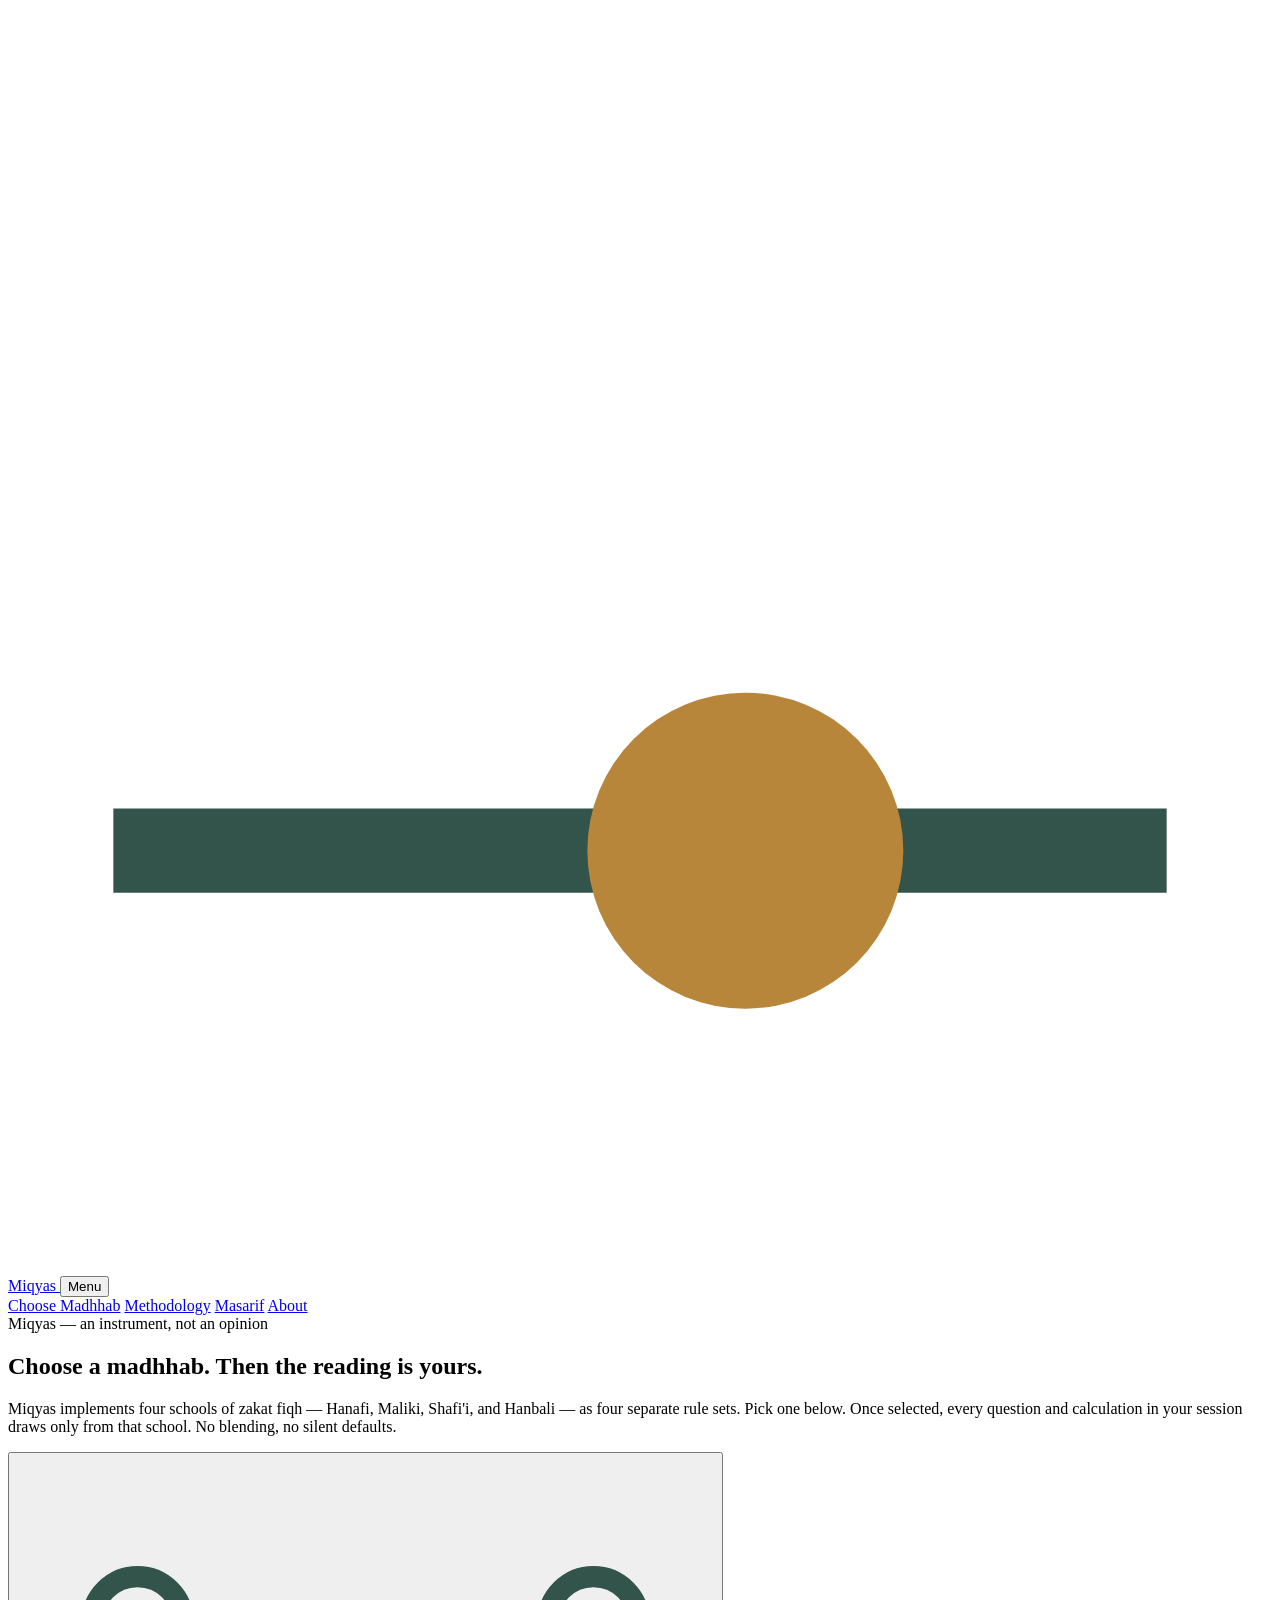
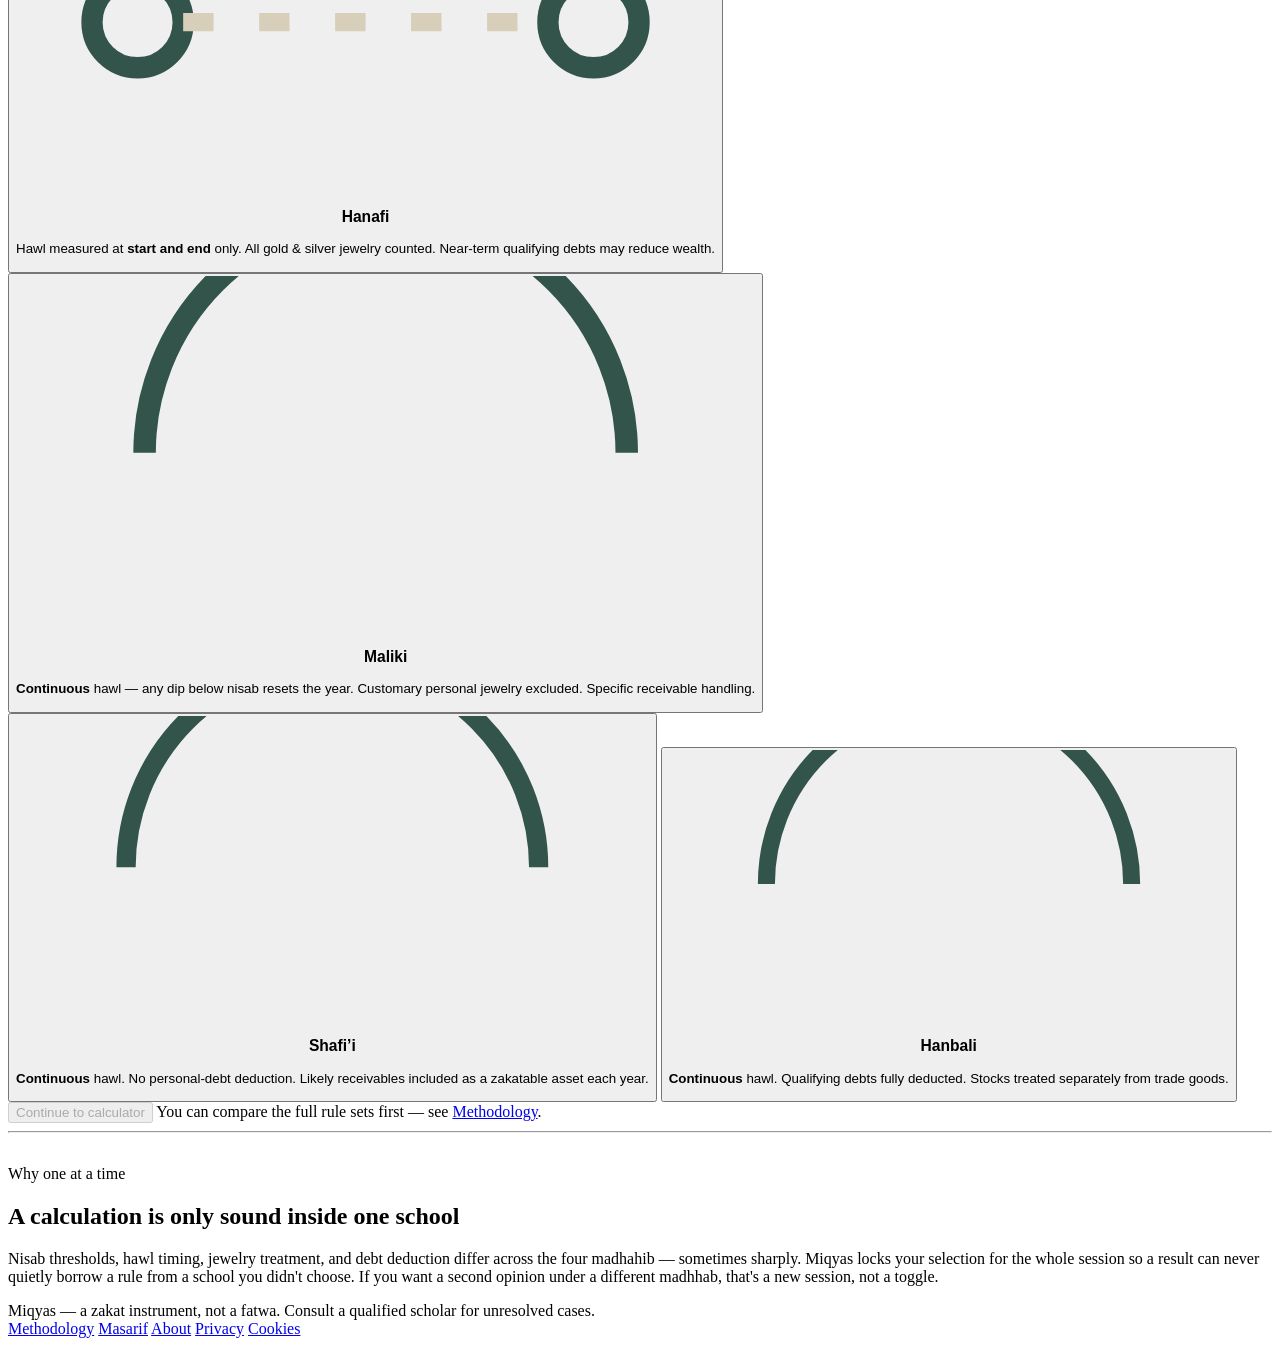
==== index.html @ 0c5ae3f5 "Add files via upload" ====
<!doctype html>
<html lang="en">
<head>
<meta charset="utf-8">
<meta name="viewport" content="width=device-width, initial-scale=1">
<title>Miqyas — Choose a madhhab</title>
<meta name="description" content="A zakat instrument that reads against one school of fiqh at a time — Hanafi, Maliki, Shafi'i, or Hanbali.">
<link rel="preconnect" href="https://fonts.googleapis.com">
<link href="https://fonts.googleapis.com/css2?family=Source+Serif+4:wght@500;600;700&family=IBM+Plex+Sans:wght@400;500;600&family=IBM+Plex+Mono:wght@400;500&display=swap" rel="stylesheet">
<link rel="stylesheet" href="css/style.css">
</head>
<body>

<header class="site-header">
  <div class="wrap">
    <a href="index.html" class="brand">
      <svg class="mark" viewBox="0 0 24 24" fill="none" aria-hidden="true">
        <line x1="2" y1="16" x2="22" y2="16" stroke="#33544B" stroke-width="1.6"/>
        <circle cx="14" cy="16" r="3" fill="#B8863B"/>
      </svg>
      <span class="word">Miqyas</span>
    </a>
    <button class="nav-toggle" id="navToggle" aria-expanded="false" aria-controls="siteNav">Menu</button>
    <nav class="nav" id="siteNav">
      <a href="index.html" class="current">Choose Madhhab</a>
      <a href="methodology.html">Methodology</a>
      <a href="masarif.html">Masarif</a>
      <a href="about.html">About</a>
    </nav>
  </div>
</header>

<main>
  <section class="selector-intro">
    <div class="wrap">
      <span class="eyebrow">Miqyas — an instrument, not an opinion</span>
      <h1>Choose a madhhab. Then the reading is yours.</h1>
      <p class="lede">Miqyas implements four schools of zakat fiqh — Hanafi, Maliki, Shafi'i, and
      Hanbali — as four separate rule sets. Pick one below. Once selected, every question and
      calculation in your session draws only from that school. No blending, no silent defaults.</p>
    </div>
  </section>

  <section style="padding-top:0">
    <div class="wrap">
      <div class="school-grid" id="schoolGrid" role="radiogroup" aria-label="Select a madhhab">

        <button class="school-card" data-school="hanafi" role="radio" aria-checked="false">
          <svg class="glyph" viewBox="0 0 46 22" aria-hidden="true">
            <circle cx="8" cy="11" r="3" fill="none" stroke="#33544B" stroke-width="1.4"/>
            <circle cx="38" cy="11" r="3" fill="none" stroke="#33544B" stroke-width="1.4"/>
            <line x1="11" y1="11" x2="35" y2="11" stroke="#D8CFBB" stroke-width="1.2" stroke-dasharray="2 3"/>
          </svg>
          <h3>Hanafi</h3>
          <p class="trait">Hawl measured at <b>start and end</b> only. All gold &amp; silver
          jewelry counted. Near-term qualifying debts may reduce wealth.</p>
        </button>

        <button class="school-card" data-school="maliki" role="radio" aria-checked="false">
          <svg class="glyph" viewBox="0 0 46 22" aria-hidden="true">
            <path d="M8 11 A15 15 0 1 1 38 11" fill="none" stroke="#33544B" stroke-width="1.4"/>
          </svg>
          <h3>Maliki</h3>
          <p class="trait"><b>Continuous</b> hawl — any dip below nisab resets the year. Customary
          personal jewelry excluded. Specific receivable handling.</p>
        </button>

        <button class="school-card" data-school="shafii" role="radio" aria-checked="false">
          <svg class="glyph" viewBox="0 0 46 22" aria-hidden="true">
            <path d="M8 11 A15 15 0 1 1 38 11" fill="none" stroke="#33544B" stroke-width="1.4"/>
          </svg>
          <h3>Shafi&rsquo;i</h3>
          <p class="trait"><b>Continuous</b> hawl. No personal-debt deduction. Likely receivables
          included as a zakatable asset each year.</p>
        </button>

        <button class="school-card" data-school="hanbali" role="radio" aria-checked="false">
          <svg class="glyph" viewBox="0 0 46 22" aria-hidden="true">
            <path d="M8 11 A15 15 0 1 1 38 11" fill="none" stroke="#33544B" stroke-width="1.4"/>
          </svg>
          <h3>Hanbali</h3>
          <p class="trait"><b>Continuous</b> hawl. Qualifying debts fully deducted. Stocks treated
          separately from trade goods.</p>
        </button>

      </div>

      <div class="selector-actions">
        <button class="btn primary" id="continueBtn" disabled>Continue to calculator</button>
        <span class="selector-note">You can compare the full rule sets first — see <a href="methodology.html">Methodology</a>.</span>
      </div>
    </div>
  </section>

  <section>
    <div class="wrap">
      <hr class="hairline" style="margin-bottom:2rem">
      <span class="eyebrow">Why one at a time</span>
      <h2 style="max-width:38rem">A calculation is only sound inside one school</h2>
      <p class="lede">Nisab thresholds, hawl timing, jewelry treatment, and debt deduction differ
      across the four madhahib — sometimes sharply. Miqyas locks your selection for the whole
      session so a result can never quietly borrow a rule from a school you didn't choose. If you
      want a second opinion under a different madhhab, that's a new session, not a toggle.</p>
    </div>
  </section>
</main>

<footer class="site-footer">
  <div class="wrap">
    <span class="built-by">Miqyas — a zakat instrument, not a fatwa. Consult a qualified scholar for unresolved cases.</span>
    <nav>
      <a href="methodology.html">Methodology</a>
      <a href="masarif.html">Masarif</a>
      <a href="about.html">About</a>
      <a href="privacy.html">Privacy</a>
      <a href="cookies.html">Cookies</a>
    </nav>
  </div>
</footer>

<script src="js/main.js"></script>
</body>
</html>
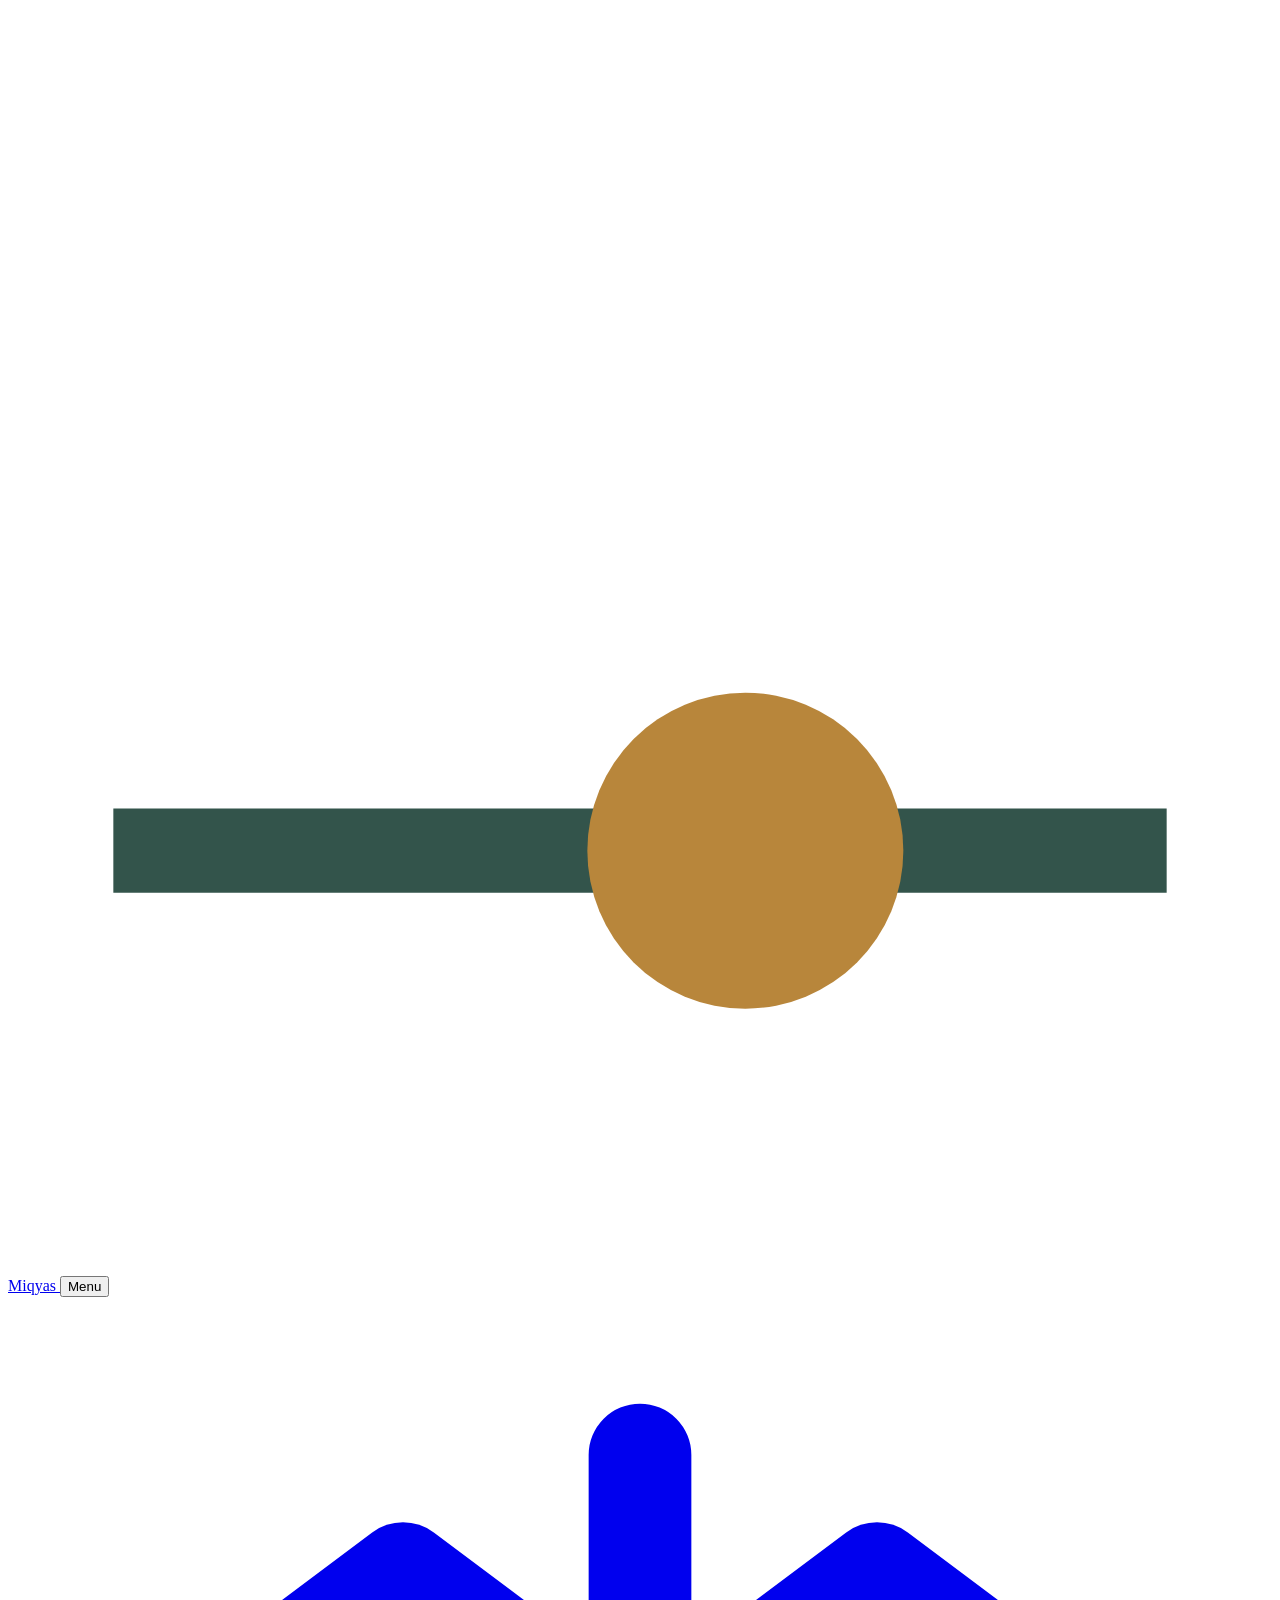
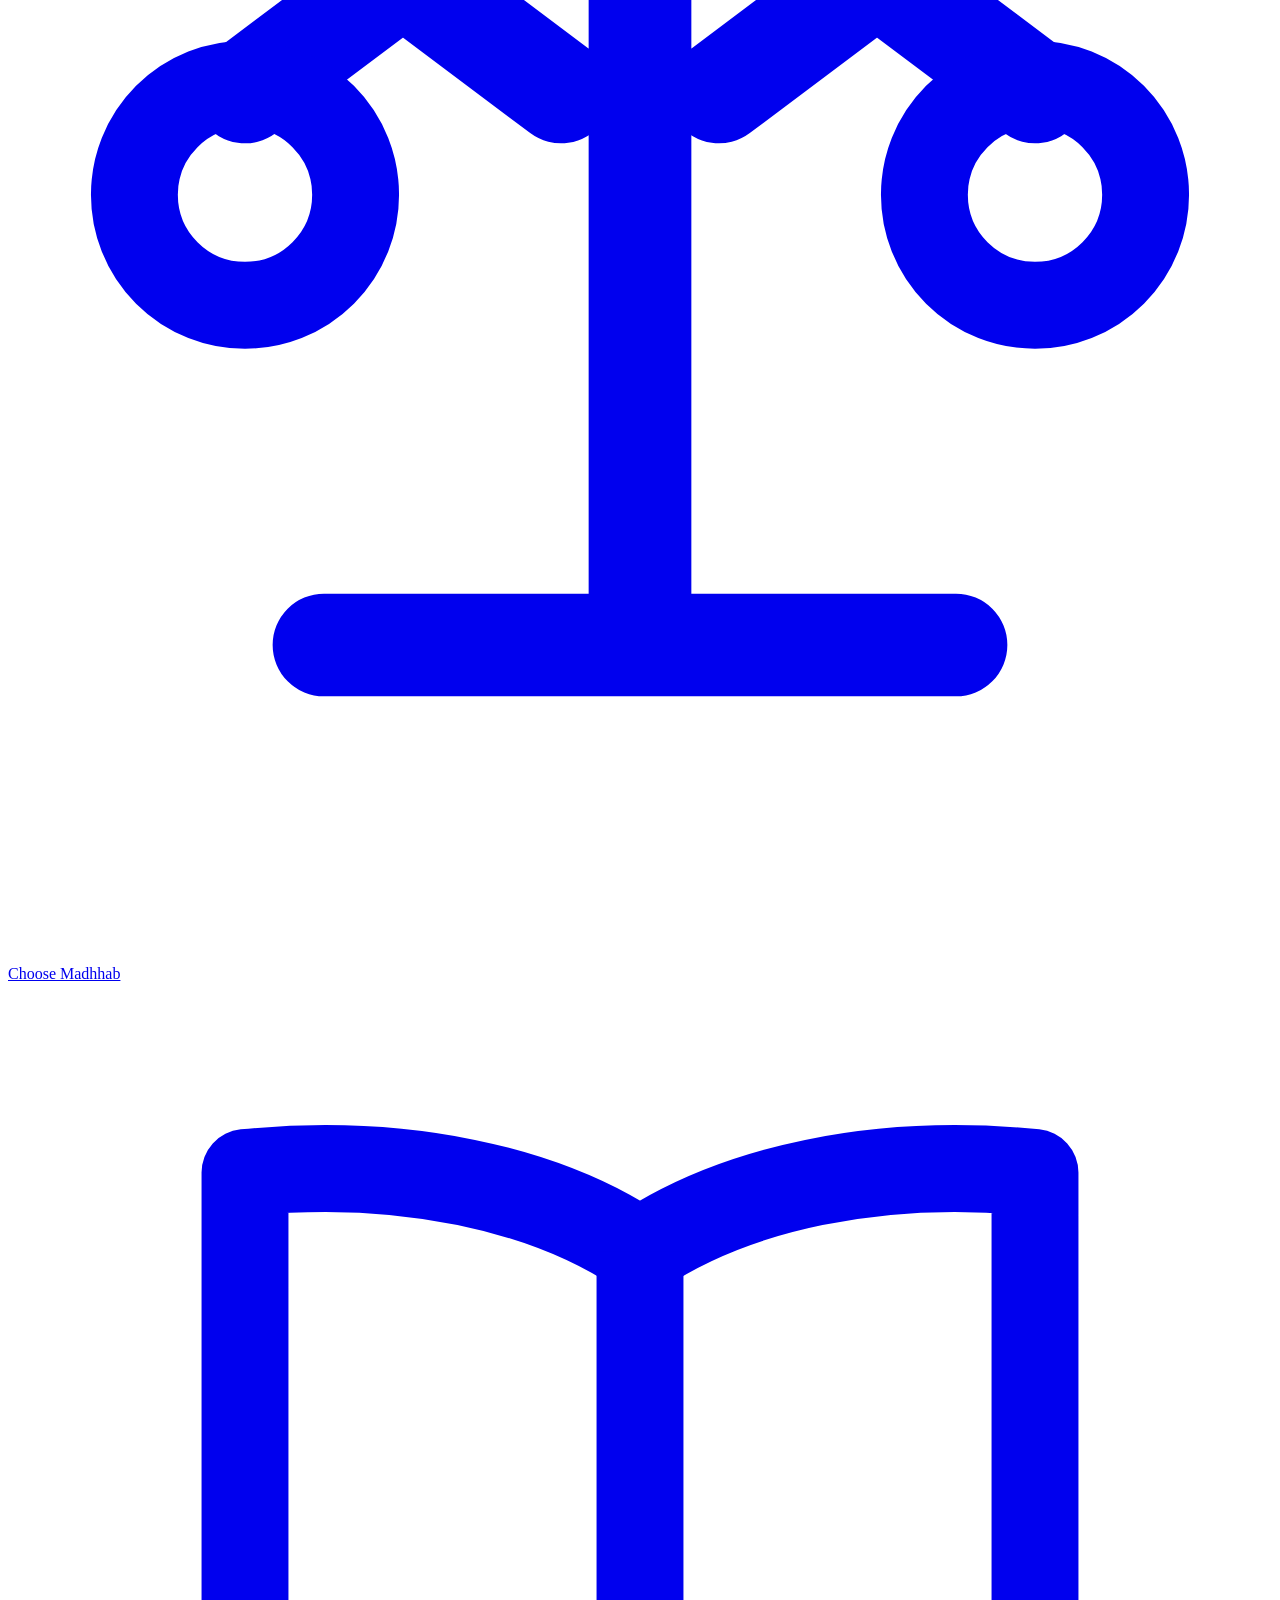
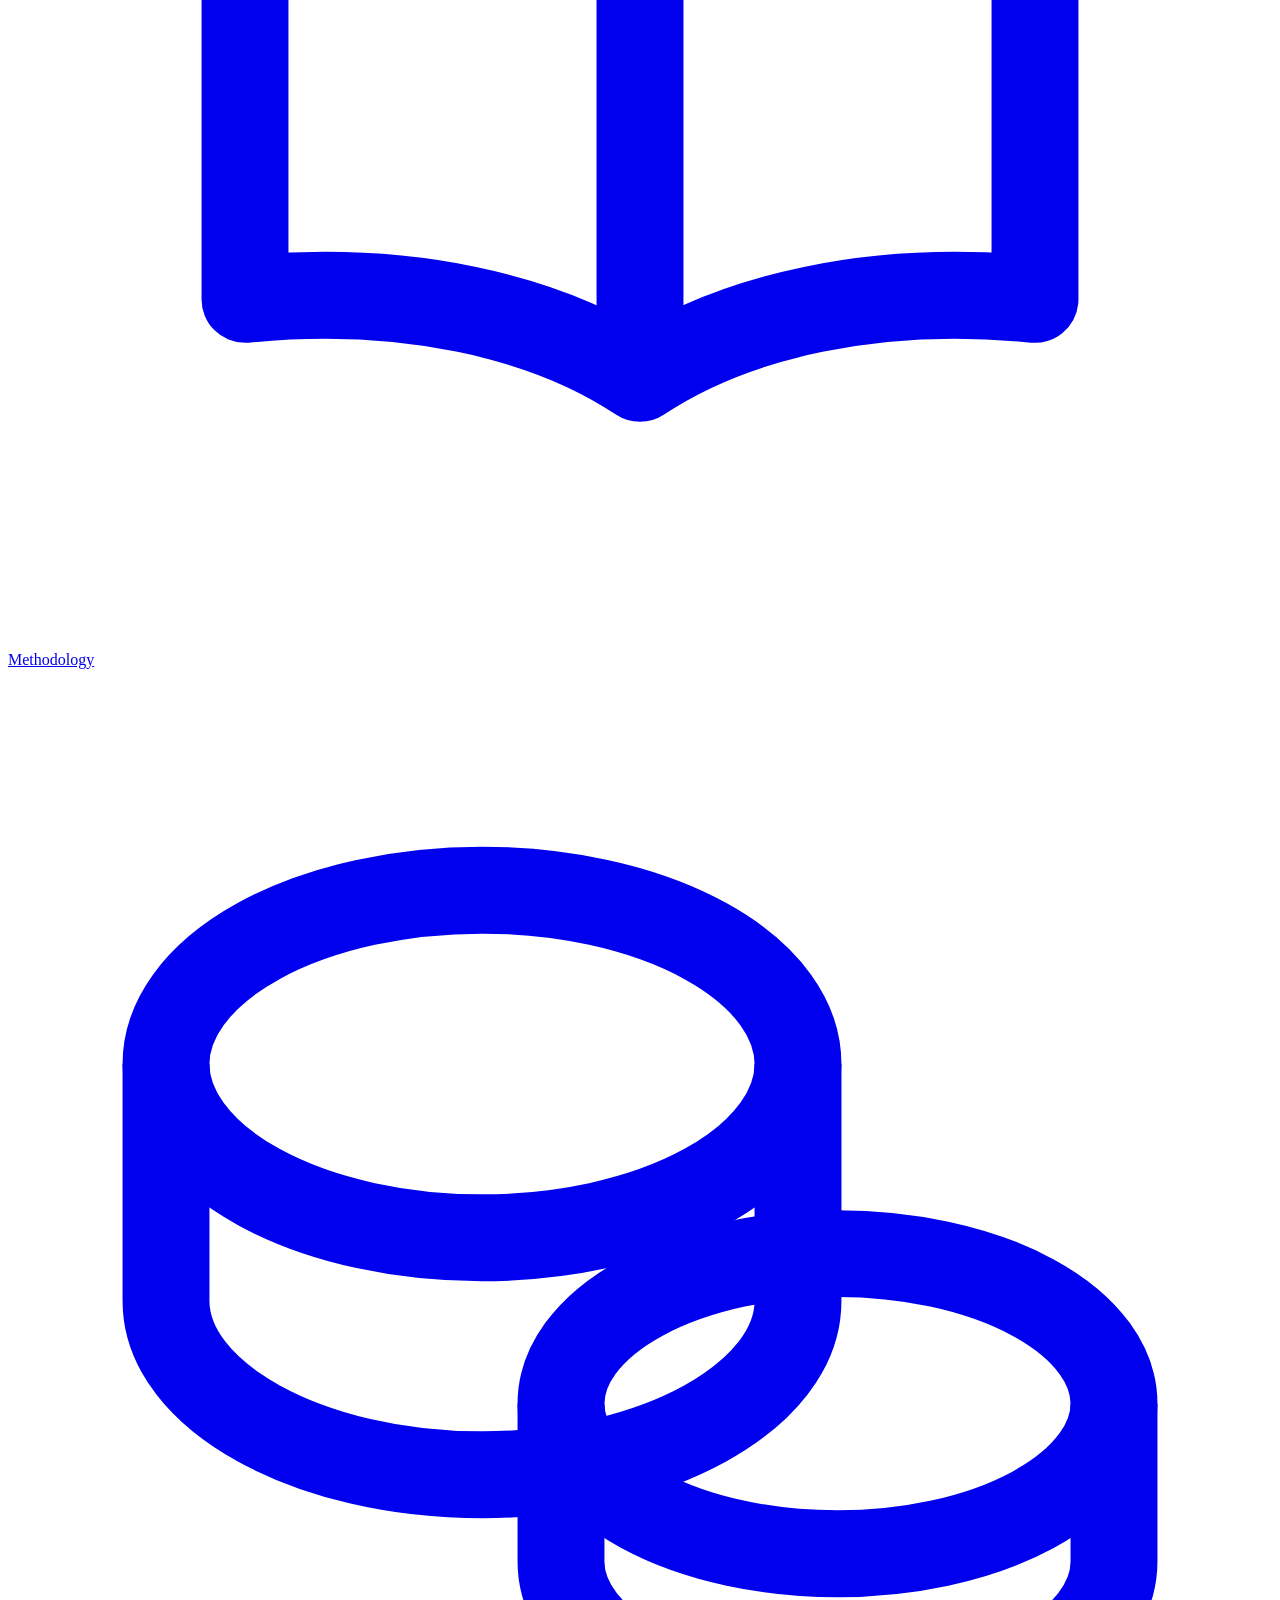
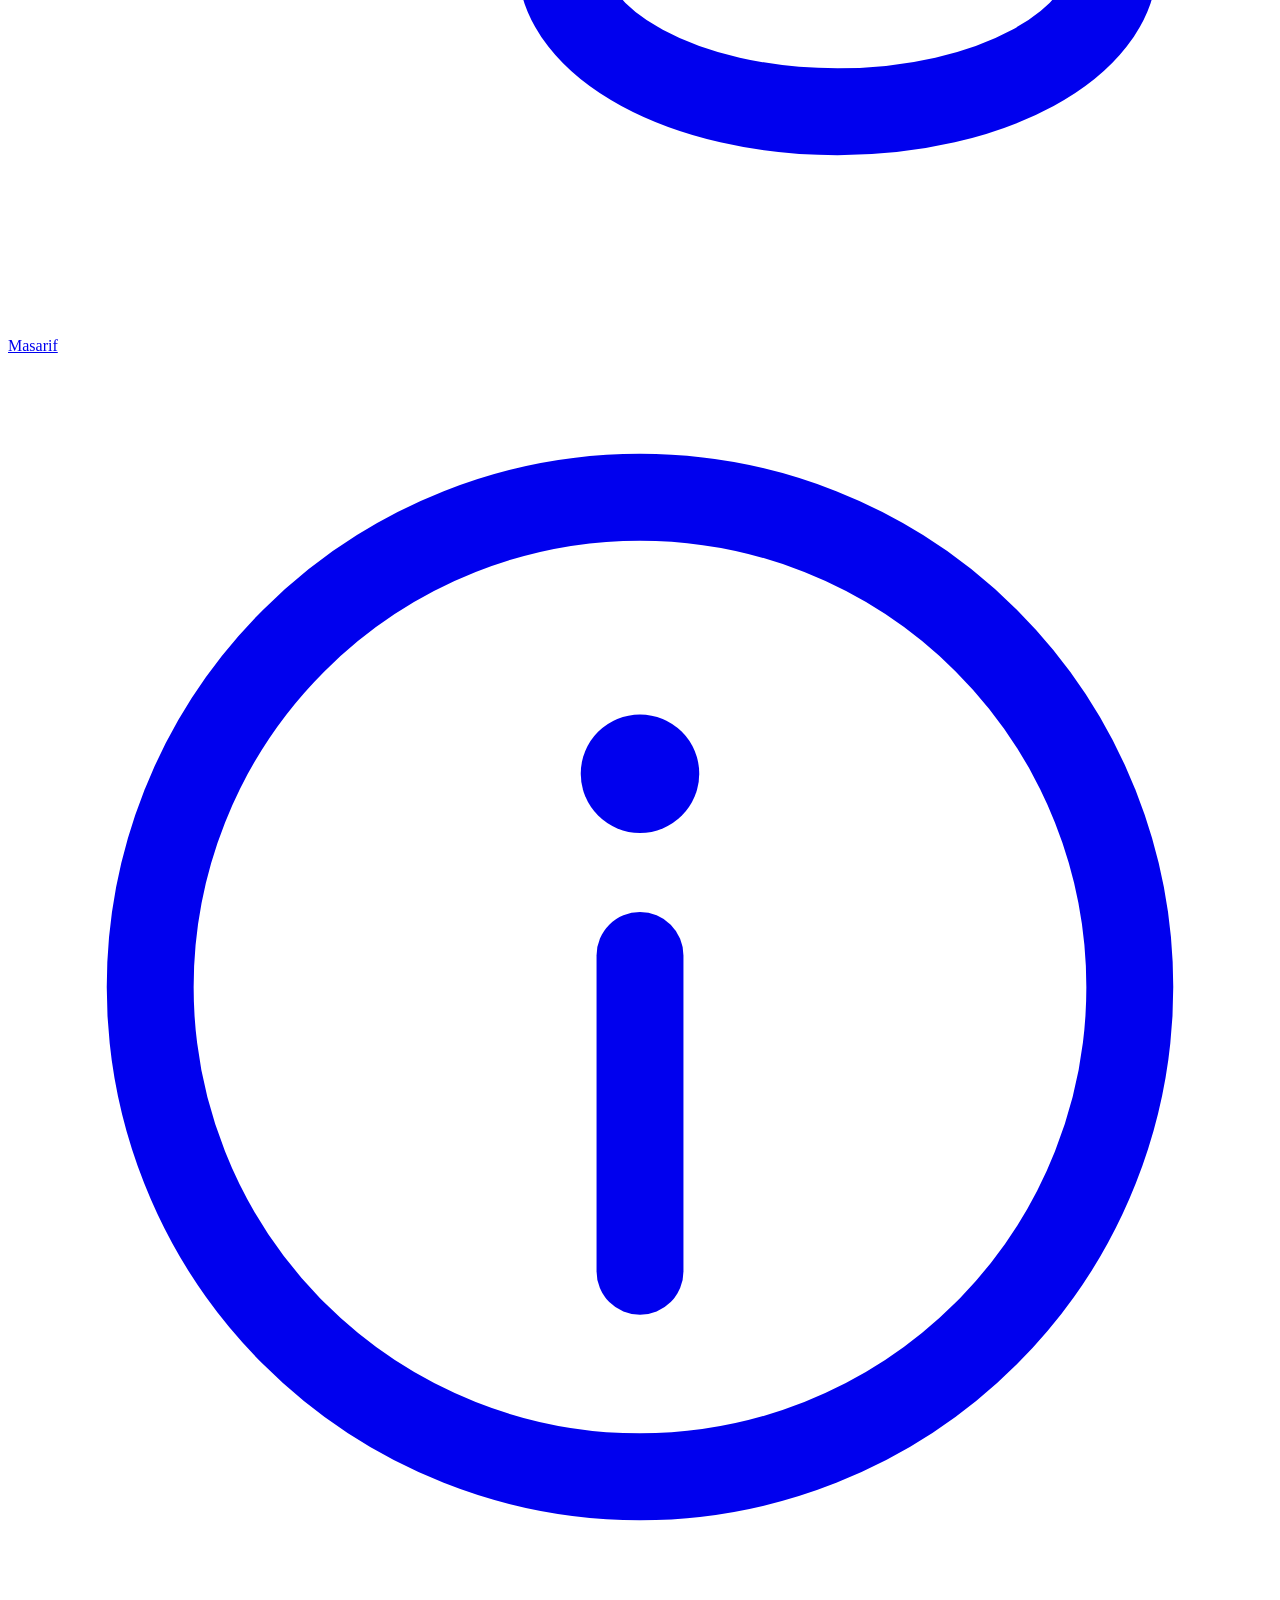
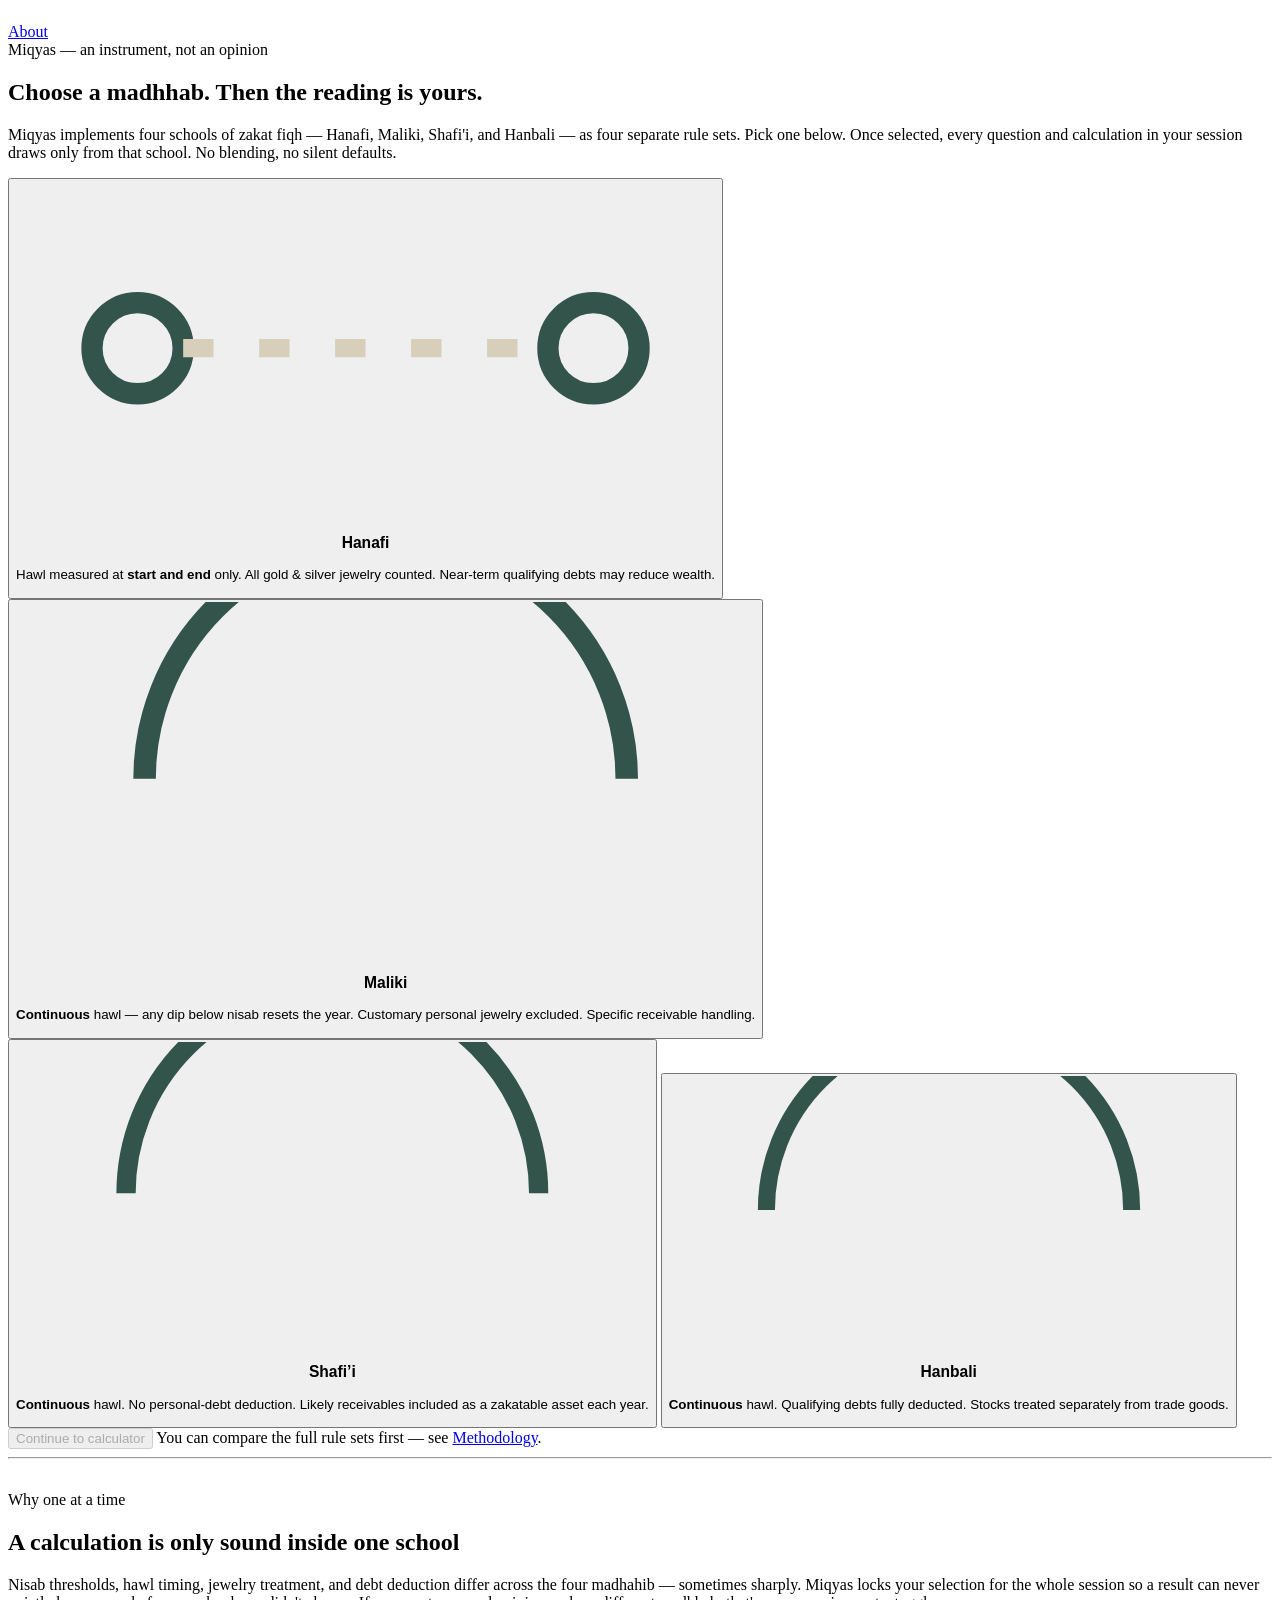
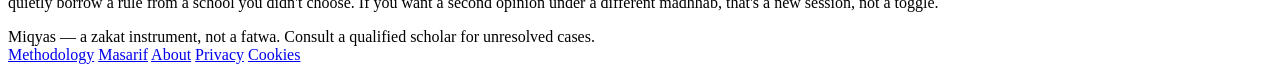
==== commit adf096af: "Add files via upload" ====
--- a/index.html
+++ b/index.html
@@ -22,10 +22,10 @@
     </a>
     <button class="nav-toggle" id="navToggle" aria-expanded="false" aria-controls="siteNav">Menu</button>
     <nav class="nav" id="siteNav">
-      <a href="index.html" class="current">Choose Madhhab</a>
-      <a href="methodology.html">Methodology</a>
-      <a href="masarif.html">Masarif</a>
-      <a href="about.html">About</a>
+      <a href="index.html" class="current"><svg class="nav-icon" viewBox="0 0 16 16" aria-hidden="true"><path d="M8 2v10M4 12h8M3 5l2-1.5L7 5M9 5l2-1.5L13 5" fill="none" stroke="currentColor" stroke-width="1.3" stroke-linecap="round" stroke-linejoin="round"/><circle cx="3" cy="6.3" r="1.4" fill="none" stroke="currentColor" stroke-width="1.1"/><circle cx="13" cy="6.3" r="1.4" fill="none" stroke="currentColor" stroke-width="1.1"/></svg><span>Choose Madhhab</span></a>
+      <a href="methodology.html"><svg class="nav-icon" viewBox="0 0 16 16" aria-hidden="true"><path d="M8 3.4C6.8 2.6 5 2.2 3 2.4v9.2c2-.2 3.8.2 5 1 1.2-.8 3-1.2 5-1V2.4c-2-.2-3.8.2-5 1Z" fill="none" stroke="currentColor" stroke-width="1.1" stroke-linejoin="round"/><path d="M8 3.4v9.2" stroke="currentColor" stroke-width="1.1"/></svg><span>Methodology</span></a>
+      <a href="masarif.html"><svg class="nav-icon" viewBox="0 0 16 16" aria-hidden="true"><ellipse cx="6" cy="5" rx="4" ry="2.2" fill="none" stroke="currentColor" stroke-width="1.1"/><path d="M2 5v3c0 1.2 1.8 2.2 4 2.2s4-1 4-2.2V5" fill="none" stroke="currentColor" stroke-width="1.1"/><ellipse cx="10.5" cy="9.3" rx="3.5" ry="1.9" fill="none" stroke="currentColor" stroke-width="1.1"/><path d="M7 9.3v2c0 1.05 1.57 1.9 3.5 1.9s3.5-.85 3.5-1.9v-2" fill="none" stroke="currentColor" stroke-width="1.1"/></svg><span>Masarif</span></a>
+      <a href="about.html"><svg class="nav-icon" viewBox="0 0 16 16" aria-hidden="true"><circle cx="8" cy="8" r="6.2" fill="none" stroke="currentColor" stroke-width="1.1"/><circle cx="8" cy="5.3" r="0.75" fill="currentColor"/><path d="M8 7.6v4" stroke="currentColor" stroke-width="1.1" stroke-linecap="round"/></svg><span>About</span></a>
     </nav>
   </div>
 </header>
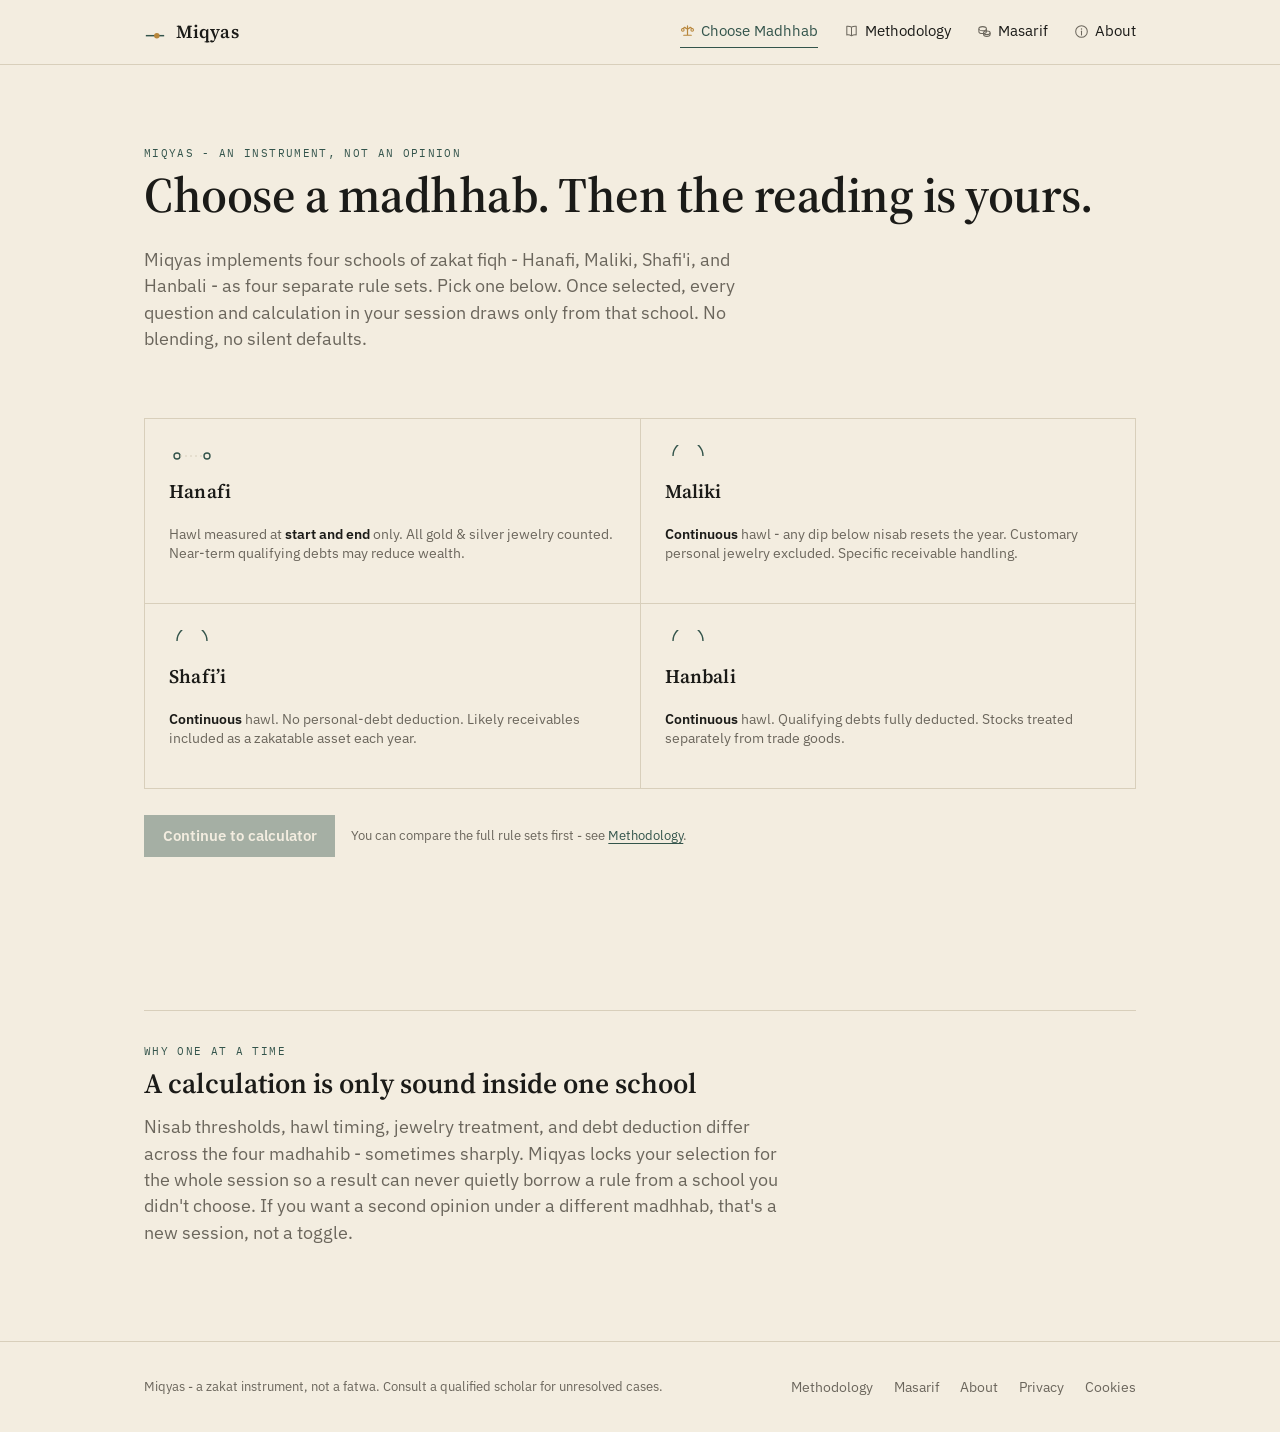
==== commit 761cf01f: "Update index.html" ====
--- a/index.html
+++ b/index.html
@@ -3,8 +3,8 @@
 <head>
 <meta charset="utf-8">
 <meta name="viewport" content="width=device-width, initial-scale=1">
-<title>Miqyas — Choose a madhhab</title>
-<meta name="description" content="A zakat instrument that reads against one school of fiqh at a time — Hanafi, Maliki, Shafi'i, or Hanbali.">
+<title>Miqyas</title>
+<meta name="description" content="A zakat instrument that reads against one school of fiqh at a time - Hanafi, Maliki, Shafi'i, or Hanbali.">
 <link rel="preconnect" href="https://fonts.googleapis.com">
 <link href="https://fonts.googleapis.com/css2?family=Source+Serif+4:wght@500;600;700&family=IBM+Plex+Sans:wght@400;500;600&family=IBM+Plex+Mono:wght@400;500&display=swap" rel="stylesheet">
 <link rel="stylesheet" href="css/style.css">
@@ -33,10 +33,10 @@
 <main>
   <section class="selector-intro">
     <div class="wrap">
-      <span class="eyebrow">Miqyas — an instrument, not an opinion</span>
+      <span class="eyebrow">Miqyas - an instrument, not an opinion</span>
       <h1>Choose a madhhab. Then the reading is yours.</h1>
-      <p class="lede">Miqyas implements four schools of zakat fiqh — Hanafi, Maliki, Shafi'i, and
-      Hanbali — as four separate rule sets. Pick one below. Once selected, every question and
+      <p class="lede">Miqyas implements four schools of zakat fiqh - Hanafi, Maliki, Shafi'i, and
+      Hanbali - as four separate rule sets. Pick one below. Once selected, every question and
       calculation in your session draws only from that school. No blending, no silent defaults.</p>
     </div>
   </section>
@@ -61,7 +61,7 @@
             <path d="M8 11 A15 15 0 1 1 38 11" fill="none" stroke="#33544B" stroke-width="1.4"/>
           </svg>
           <h3>Maliki</h3>
-          <p class="trait"><b>Continuous</b> hawl — any dip below nisab resets the year. Customary
+          <p class="trait"><b>Continuous</b> hawl - any dip below nisab resets the year. Customary
           personal jewelry excluded. Specific receivable handling.</p>
         </button>
 
@@ -87,7 +87,7 @@
 
       <div class="selector-actions">
         <button class="btn primary" id="continueBtn" disabled>Continue to calculator</button>
-        <span class="selector-note">You can compare the full rule sets first — see <a href="methodology.html">Methodology</a>.</span>
+        <span class="selector-note">You can compare the full rule sets first - see <a href="methodology.html">Methodology</a>.</span>
       </div>
     </div>
   </section>
@@ -98,7 +98,7 @@
       <span class="eyebrow">Why one at a time</span>
       <h2 style="max-width:38rem">A calculation is only sound inside one school</h2>
       <p class="lede">Nisab thresholds, hawl timing, jewelry treatment, and debt deduction differ
-      across the four madhahib — sometimes sharply. Miqyas locks your selection for the whole
+      across the four madhahib - sometimes sharply. Miqyas locks your selection for the whole
       session so a result can never quietly borrow a rule from a school you didn't choose. If you
       want a second opinion under a different madhhab, that's a new session, not a toggle.</p>
     </div>
@@ -107,7 +107,7 @@
 
 <footer class="site-footer">
   <div class="wrap">
-    <span class="built-by">Miqyas — a zakat instrument, not a fatwa. Consult a qualified scholar for unresolved cases.</span>
+    <span class="built-by">Miqyas - a zakat instrument, not a fatwa. Consult a qualified scholar for unresolved cases.</span>
     <nav>
       <a href="methodology.html">Methodology</a>
       <a href="masarif.html">Masarif</a>
--- a/css/style.css
+++ b/css/style.css
@@ -0,0 +1,275 @@
+/* ============================================================
+   Miqyas — design tokens
+   Ledger / manuscript palette. No gradients. No border-radius
+   beyond small UI affordances. Motion is restrained, and every
+   animated thing has a reduced-motion fallback.
+   ============================================================ */
+
+:root {
+  --ink: #1b1b18;
+  --parchment: #f3ede0;
+  --parchment-dim: #ece4d2;
+  --verdigris: #33544b;
+  --verdigris-dim: #7a9791;
+  --brass: #b8863b;
+  --rust: #7a3b2e;
+  --grey: #6b665c;
+  --line: #d8cfbb;
+
+  --serif: "Source Serif 4", Georgia, "Times New Roman", serif;
+  --sans: "IBM Plex Sans", -apple-system, "Segoe UI", sans-serif;
+  --mono: "IBM Plex Mono", ui-monospace, monospace;
+
+  --max: 68rem;
+  --gutter: clamp(1.25rem, 4vw, 3rem);
+}
+
+@media (prefers-reduced-motion: reduce) {
+  * { animation-duration: 0.001ms !important; animation-iteration-count: 1 !important;
+      transition-duration: 0.001ms !important; scroll-behavior: auto !important; }
+}
+
+* { box-sizing: border-box; }
+html { scroll-behavior: smooth; }
+
+body {
+  margin: 0;
+  background: var(--parchment);
+  color: var(--ink);
+  font-family: var(--sans);
+  font-size: 16px;
+  line-height: 1.5;
+  -webkit-font-smoothing: antialiased;
+}
+
+a { color: var(--verdigris); text-decoration-thickness: 1px; text-underline-offset: 3px; }
+a:hover { color: var(--ink); }
+a:focus-visible, button:focus-visible, [tabindex]:focus-visible {
+  outline: 2px solid var(--verdigris);
+  outline-offset: 3px;
+}
+
+h1, h2, h3 { font-family: var(--serif); font-weight: 600; margin: 0 0 0.5em; color: var(--ink); }
+h1 { font-size: clamp(2rem, 5vw, 3.1rem); line-height: 1.08; letter-spacing: -0.01em; }
+h2 { font-size: clamp(1.35rem, 2.6vw, 1.75rem); line-height: 1.2; }
+h3 { font-size: 1.05rem; letter-spacing: 0.01em; }
+p { margin: 0 0 1em; color: var(--ink); }
+.lede { font-size: 1.1rem; color: var(--grey); max-width: 40rem; }
+
+.eyebrow {
+  font-family: var(--mono);
+  font-size: 0.7rem;
+  letter-spacing: 0.12em;
+  text-transform: uppercase;
+  color: var(--verdigris);
+  display: block;
+  margin-bottom: 0.6em;
+}
+
+.wrap { max-width: var(--max); margin: 0 auto; padding: 0 var(--gutter); }
+.hairline { border: none; border-top: 1px solid var(--line); margin: 0; }
+section { padding: clamp(2.5rem, 6vw, 5rem) 0; }
+
+/* ---------- header / nav ---------- */
+.site-header {
+  position: sticky; top: 0; z-index: 20;
+  background: var(--parchment);
+  border-bottom: 1px solid var(--line);
+}
+.site-header .wrap {
+  display: flex; align-items: center; justify-content: space-between;
+  height: 64px;
+}
+.brand { display: flex; align-items: center; gap: 0.6rem; text-decoration: none; color: var(--ink); }
+.brand .mark { width: 22px; height: 22px; flex: none; }
+.brand .word { font-family: var(--serif); font-weight: 600; font-size: 1.15rem; letter-spacing: 0.01em; }
+
+.nav { display: flex; gap: 1.6rem; align-items: center; }
+.nav a { display: inline-flex; align-items: center; gap: 0.4rem; color: var(--ink); text-decoration: none; font-size: 0.92rem; padding: 4px 0; border-bottom: 1px solid transparent; }
+.nav a .nav-icon { width: 15px; height: 15px; flex: none; color: var(--grey); transition: color 140ms ease; }
+.nav a:hover { color: var(--verdigris); }
+.nav a:hover .nav-icon { color: var(--verdigris); }
+.nav a.current { color: var(--verdigris); border-bottom-color: var(--verdigris); }
+.nav a.current .nav-icon { color: var(--brass); }
+
+.nav-toggle {
+  display: none; align-items: center; gap: 0.5rem; background: none; border: 1px solid var(--line);
+  padding: 6px 12px; font-family: var(--sans); font-size: 0.85rem; color: var(--ink); cursor: pointer;
+}
+.nav-toggle:hover { border-color: var(--verdigris); color: var(--verdigris); }
+@media (max-width: 720px) {
+  .nav { position: absolute; top: 64px; left: 0; right: 0; background: var(--parchment);
+         border-bottom: 1px solid var(--line); flex-direction: column; align-items: flex-start;
+         padding: 1rem var(--gutter) 1.4rem; gap: 0.9rem; display: none;
+         box-shadow: 0 8px 16px -12px rgba(27,27,24,0.25); }
+  .nav.open { display: flex; }
+  .nav-toggle { display: inline-flex; }
+  .nav a.current { border-bottom-color: transparent; padding-left: 0.5rem; border-left: 2px solid var(--verdigris); }
+}
+
+/* ---------- buttons ---------- */
+.btn {
+  display: inline-flex; align-items: center; gap: 0.5rem;
+  font-family: var(--sans); font-size: 0.92rem; font-weight: 600;
+  padding: 0.7em 1.2em; border: 1px solid var(--ink); text-decoration: none;
+  color: var(--ink); background: transparent; cursor: pointer;
+  transition: background 140ms ease, color 140ms ease, border-color 140ms ease;
+}
+.btn:hover { background: var(--ink); color: var(--parchment); }
+.btn.primary { background: var(--verdigris); border-color: var(--verdigris); color: var(--parchment); }
+.btn.primary:hover { background: var(--ink); border-color: var(--ink); }
+.btn:disabled { opacity: 0.4; cursor: not-allowed; }
+.btn:disabled:hover { background: transparent; color: var(--ink); }
+
+/* ---------- madhhab selector (home) ---------- */
+.selector-intro { padding-top: clamp(2.5rem, 7vw, 5rem); padding-bottom: 1rem; }
+
+.school-grid {
+  display: grid; grid-template-columns: repeat(2, 1fr); gap: 1px;
+  background: var(--line); border: 1px solid var(--line); margin-top: 2rem;
+}
+@media (max-width: 640px) { .school-grid { grid-template-columns: 1fr; } }
+
+.school-card {
+  background: var(--parchment); padding: 1.6rem 1.5rem;
+  display: flex; flex-direction: column; gap: 0.7rem;
+  cursor: pointer; text-align: left; border: 0; font-family: var(--sans);
+  transition: background 140ms ease;
+}
+.school-card:hover { background: var(--parchment-dim); }
+.school-card.selected { background: var(--ink); }
+.school-card.selected * { color: var(--parchment) !important; }
+.school-card.selected .glyph line, .school-card.selected .glyph circle { stroke: var(--brass) !important; }
+
+.school-card .glyph { width: 46px; height: 22px; }
+.school-card h3 { font-family: var(--serif); font-size: 1.2rem; }
+.school-card .trait { font-size: 0.85rem; color: var(--grey); line-height: 1.45; }
+.school-card .trait b { color: var(--ink); font-weight: 600; }
+
+.selector-actions { margin-top: 1.6rem; display: flex; align-items: center; gap: 1rem; flex-wrap: wrap; }
+.selector-note { font-size: 0.82rem; color: var(--grey); }
+
+/* ---------- comparison table ---------- */
+.compare-table { width: 100%; border-collapse: collapse; margin-top: 2rem; font-size: 0.9rem; }
+.compare-table caption { text-align: left; font-family: var(--mono); font-size: 0.72rem;
+  letter-spacing: 0.08em; text-transform: uppercase; color: var(--grey); margin-bottom: 0.6rem; }
+.compare-table th, .compare-table td { border-top: 1px solid var(--line); padding: 0.7rem 0.8rem; text-align: left; vertical-align: top; }
+.compare-table th { font-family: var(--sans); font-weight: 600; color: var(--verdigris); }
+.compare-table td:first-child, .compare-table th:first-child { padding-left: 0; color: var(--grey); font-family: var(--mono); font-size: 0.78rem; }
+
+/* ---------- cards / grids ---------- */
+.card-list { display: grid; gap: 1px; background: var(--line); border: 1px solid var(--line); margin-top: 1.6rem; }
+.info-card { background: var(--parchment); padding: 1.3rem 1.4rem; }
+.info-card h3 { margin-bottom: 0.35em; }
+.info-card p { color: var(--grey); font-size: 0.92rem; margin: 0; }
+
+/* ---------- footer ---------- */
+.site-footer { border-top: 1px solid var(--line); padding: 2.2rem 0; }
+.site-footer .wrap { display: flex; justify-content: space-between; flex-wrap: wrap; gap: 1rem; align-items: center; }
+.site-footer nav { display: flex; gap: 1.3rem; flex-wrap: wrap; }
+.site-footer a { color: var(--grey); font-size: 0.85rem; text-decoration: none; }
+.site-footer a:hover { color: var(--verdigris); }
+.site-footer .built-by { font-size: 0.8rem; color: var(--grey); }
+
+/* ---------- badge / tag ---------- */
+.tag {
+  display: inline-flex; align-items: center; gap: 0.4rem;
+  font-family: var(--mono); font-size: 0.72rem; letter-spacing: 0.05em;
+  text-transform: uppercase; color: var(--parchment); background: var(--brass);
+  padding: 0.28em 0.6em;
+}
+.tag.rust { background: var(--rust); }
+.tag.verdi { background: var(--verdigris); }
+
+/* ---------- calculator scaffold ---------- */
+.stepper { display: flex; gap: 0.4rem; margin: 1.6rem 0 2.2rem; flex-wrap: wrap; }
+.step-dot {
+  font-family: var(--mono); font-size: 0.72rem; padding: 0.35em 0.7em;
+  border: 1px solid var(--line); color: var(--grey);
+}
+.step-dot.active { border-color: var(--verdigris); color: var(--verdigris); }
+.step-dot.done { border-color: var(--ink); color: var(--ink); }
+
+.form-step { display: none; max-width: 34rem; }
+.form-step.active { display: block; }
+
+.field { margin-bottom: 1.3rem; }
+.field label { display: block; font-size: 0.88rem; font-weight: 600; margin-bottom: 0.4rem; }
+.field .hint { font-size: 0.8rem; color: var(--grey); margin-top: 0.3rem; }
+.field input[type="number"], .field input[type="date"], .field select {
+  width: 100%; padding: 0.65em 0.7em; border: 1px solid var(--line); background: var(--parchment);
+  font-family: var(--mono); font-size: 0.95rem; color: var(--ink);
+}
+.field input:focus, .field select:focus { border-color: var(--verdigris); outline: none; }
+.radio-row { display: flex; gap: 0.6rem; flex-wrap: wrap; }
+.radio-row label {
+  display: flex; align-items: center; gap: 0.4rem; font-weight: 400; font-size: 0.88rem;
+  border: 1px solid var(--line); padding: 0.5em 0.8em; cursor: pointer;
+}
+.radio-row input { accent-color: var(--verdigris); }
+
+.step-nav { display: flex; justify-content: space-between; margin-top: 2rem; }
+
+.result-figure { font-family: var(--mono); font-size: clamp(2.2rem, 6vw, 3.2rem); color: var(--brass); margin: 0.2em 0; }
+.result-line { display: flex; justify-content: space-between; padding: 0.55rem 0; border-top: 1px solid var(--line); font-size: 0.92rem; }
+.result-line.total { border-top: 1px solid var(--ink); font-weight: 600; margin-top: 0.3rem; }
+.result-line.subtract span:last-child { color: var(--rust); }
+.warning-box { border: 1px solid var(--rust); padding: 0.9rem 1rem; font-size: 0.88rem; margin-top: 1.2rem; }
+.warning-box strong { color: var(--rust); }
+.explain-box { border: 1px solid var(--line); background: var(--parchment-dim); padding: 0.9rem 1rem; font-size: 0.85rem; color: var(--grey); margin-top: 1.2rem; }
+.explain-box strong { color: var(--ink); }
+
+/* ---------- income category table ---------- */
+.csv-upload {
+  display: flex; align-items: center; gap: 0.9rem; flex-wrap: wrap;
+  border: 1px dashed var(--line); padding: 0.9rem 1rem; margin: 1.2rem 0 1.6rem; background: var(--parchment-dim);
+}
+.csv-upload .btn { font-size: 0.82rem; padding: 0.55em 0.9em; }
+.csv-upload .hint { margin: 0; font-size: 0.78rem; flex-basis: 100%; }
+.csv-upload a { font-size: 0.8rem; }
+.csv-status { font-size: 0.78rem; color: var(--verdigris); font-family: var(--mono); }
+.csv-status.err { color: var(--rust); }
+
+.income-table { display: flex; flex-direction: column; gap: 0.7rem; margin-bottom: 1rem; max-width: 46rem; }
+.income-row {
+  display: grid; grid-template-columns: 1.4fr 1fr 0.8fr 0.8fr auto;
+  gap: 0.6rem; align-items: start; padding: 0.8rem; border: 1px solid var(--line); background: var(--parchment);
+}
+.income-row.flagged { border-color: var(--rust); }
+.income-row label { display: block; font-size: 0.7rem; text-transform: uppercase; letter-spacing: 0.06em;
+  color: var(--grey); margin-bottom: 0.3rem; font-family: var(--mono); }
+.income-row input[type="text"], .income-row input[type="number"], .income-row select {
+  width: 100%; padding: 0.5em 0.55em; border: 1px solid var(--line); background: var(--parchment);
+  font-family: var(--sans); font-size: 0.85rem; color: var(--ink);
+}
+.income-row select { font-family: var(--sans); }
+.income-row input:focus, .income-row select:focus { border-color: var(--verdigris); outline: none; }
+.income-row .halal-portion-field { display: none; }
+.income-row.is-mixed .halal-portion-field { display: block; }
+.income-row .row-remove {
+  align-self: end; background: none; border: 1px solid var(--line); color: var(--rust);
+  width: 32px; height: 32px; cursor: pointer; font-size: 1rem; line-height: 1;
+}
+.income-row .row-remove:hover { background: var(--rust); color: var(--parchment); border-color: var(--rust); }
+.income-row .row-status { grid-column: 1 / -1; font-size: 0.76rem; color: var(--rust); display: none; }
+.income-row.flagged .row-status { display: block; }
+@media (max-width: 780px) {
+  .income-row { grid-template-columns: 1fr 1fr; }
+  .income-row .row-remove { grid-column: 2; justify-self: end; }
+}
+
+.class-tag { display: inline-block; font-family: var(--mono); font-size: 0.68rem; text-transform: uppercase;
+  letter-spacing: 0.05em; padding: 0.15em 0.5em; border: 1px solid var(--line); color: var(--grey); }
+.class-tag.halal { border-color: var(--verdigris); color: var(--verdigris); }
+.class-tag.haram { border-color: var(--rust); color: var(--rust); }
+.class-tag.mixed { border-color: var(--brass); color: var(--brass); }
+.class-tag.tentative { border-color: var(--grey); color: var(--grey); }
+.class-tag.missing { border-color: var(--rust); color: var(--rust); background: rgba(122,59,46,0.06); }
+
+.income-summary { display: grid; grid-template-columns: repeat(auto-fit, minmax(11rem, 1fr)); gap: 1px;
+  background: var(--line); border: 1px solid var(--line); margin: 1rem 0 1.6rem; max-width: 46rem; }
+.income-summary div { background: var(--parchment); padding: 0.9rem 1rem; }
+.income-summary .num { font-family: var(--mono); font-size: 1.25rem; display: block; margin-top: 0.2rem; }
+.income-summary .label { font-size: 0.72rem; text-transform: uppercase; letter-spacing: 0.05em; color: var(--grey); }
+.income-summary .halal .num { color: var(--verdigris); }
+.income-summary .haram .num { color: var(--rust); }
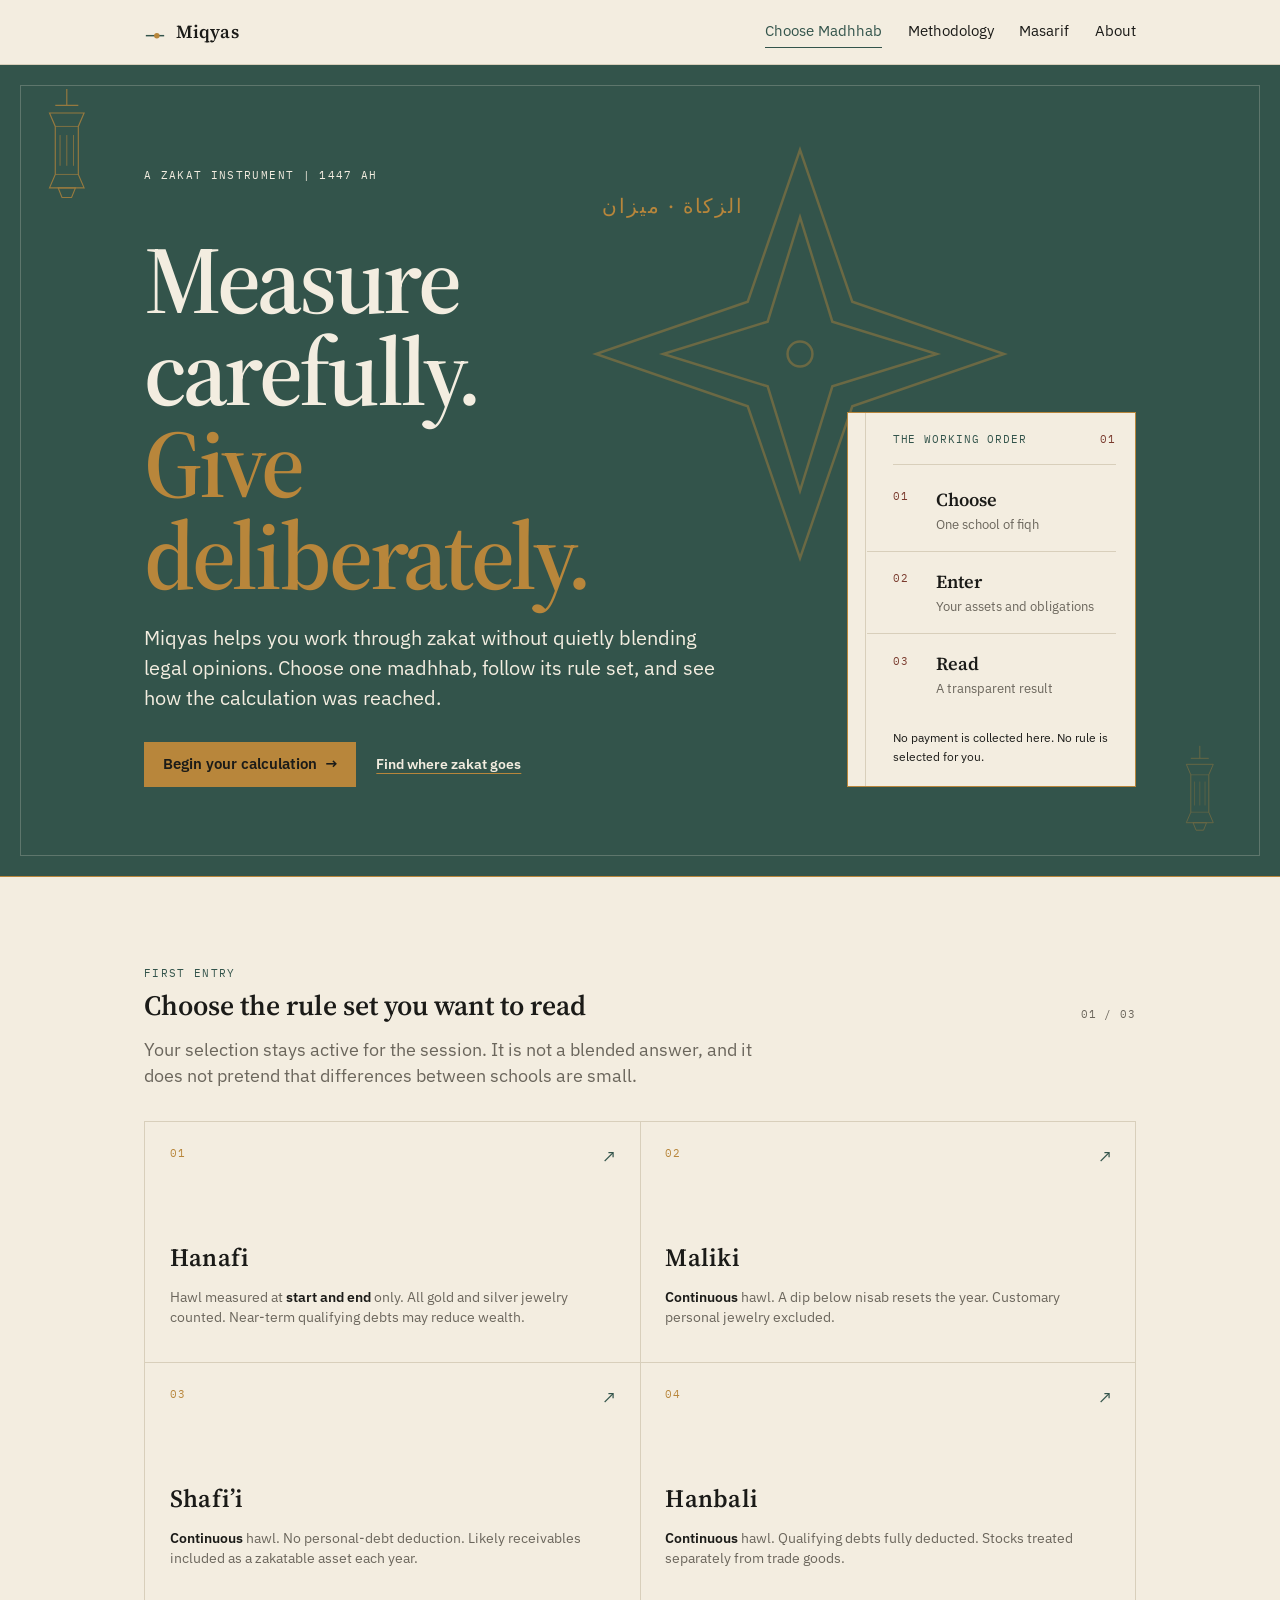
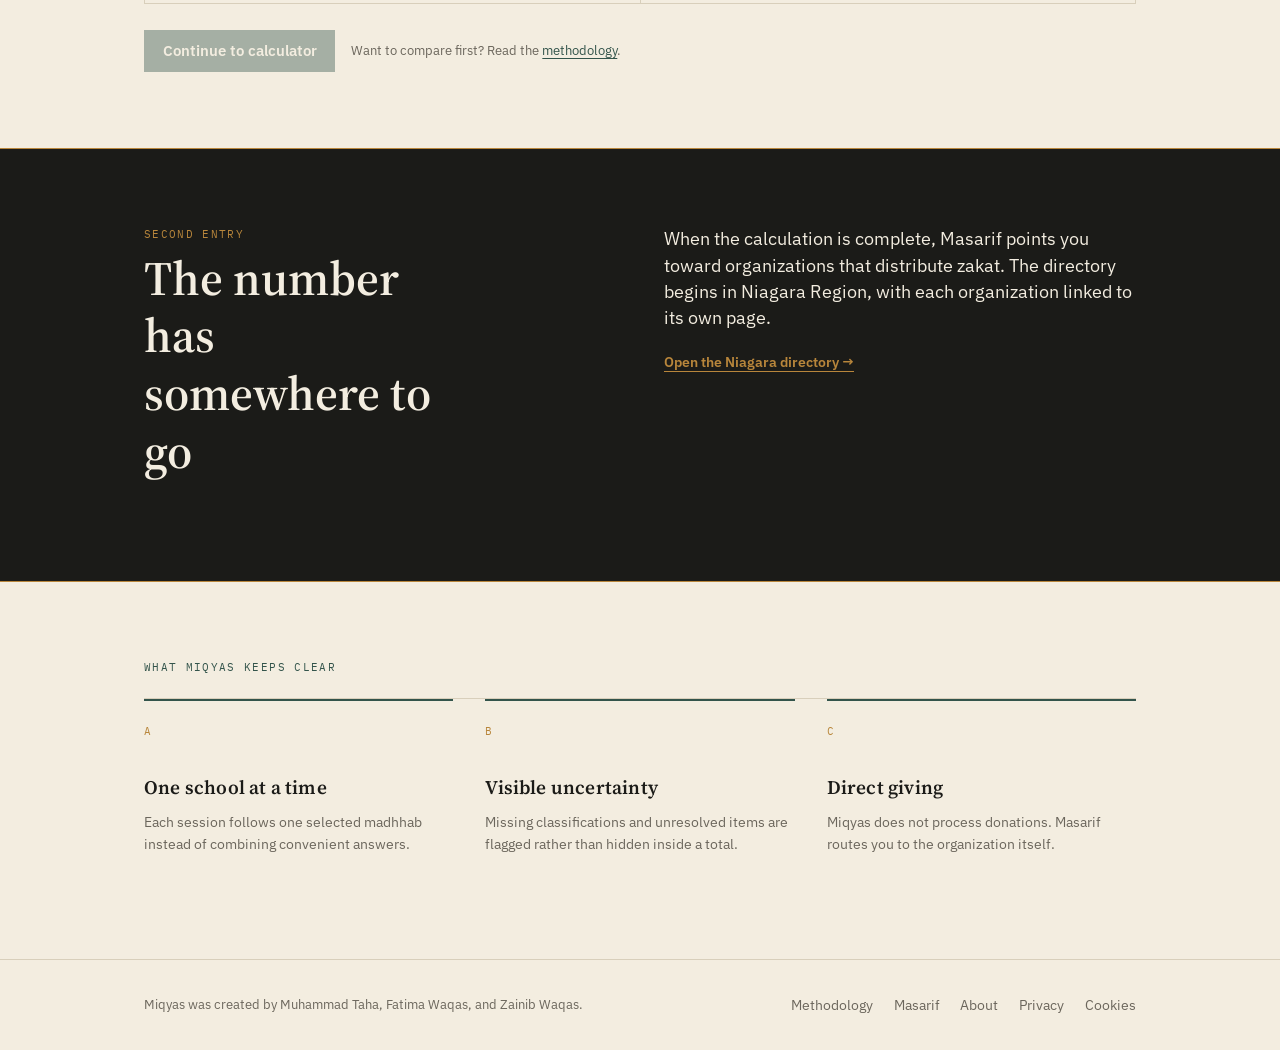
==== commit 03305d41: "Redesign homepage with Islamic manuscript styling" ====
--- a/index.html
+++ b/index.html
@@ -3,121 +3,82 @@
 <head>
 <meta charset="utf-8">
 <meta name="viewport" content="width=device-width, initial-scale=1">
-<title>Miqyas</title>
-<meta name="description" content="A zakat instrument that reads against one school of fiqh at a time - Hanafi, Maliki, Shafi'i, or Hanbali.">
+<title>Miqyas | A zakat instrument</title>
+<meta name="description" content="A clear zakat calculator that keeps four madhhab rule sets separate and connects donors with verified Masarif listings in Niagara Region.">
 <link rel="preconnect" href="https://fonts.googleapis.com">
 <link href="https://fonts.googleapis.com/css2?family=Source+Serif+4:wght@500;600;700&family=IBM+Plex+Sans:wght@400;500;600&family=IBM+Plex+Mono:wght@400;500&display=swap" rel="stylesheet">
 <link rel="stylesheet" href="css/style.css">
 </head>
-<body>
-
+<body class="home-page">
 <header class="site-header">
   <div class="wrap">
-    <a href="index.html" class="brand">
-      <svg class="mark" viewBox="0 0 24 24" fill="none" aria-hidden="true">
-        <line x1="2" y1="16" x2="22" y2="16" stroke="#33544B" stroke-width="1.6"/>
-        <circle cx="14" cy="16" r="3" fill="#B8863B"/>
-      </svg>
+    <a href="index.html" class="brand" aria-label="Miqyas home">
+      <svg class="mark" viewBox="0 0 24 24" fill="none" aria-hidden="true"><line x1="2" y1="16" x2="22" y2="16" stroke="#33544B" stroke-width="1.6"/><circle cx="14" cy="16" r="3" fill="#B8863B"/></svg>
       <span class="word">Miqyas</span>
     </a>
     <button class="nav-toggle" id="navToggle" aria-expanded="false" aria-controls="siteNav">Menu</button>
-    <nav class="nav" id="siteNav">
-      <a href="index.html" class="current"><svg class="nav-icon" viewBox="0 0 16 16" aria-hidden="true"><path d="M8 2v10M4 12h8M3 5l2-1.5L7 5M9 5l2-1.5L13 5" fill="none" stroke="currentColor" stroke-width="1.3" stroke-linecap="round" stroke-linejoin="round"/><circle cx="3" cy="6.3" r="1.4" fill="none" stroke="currentColor" stroke-width="1.1"/><circle cx="13" cy="6.3" r="1.4" fill="none" stroke="currentColor" stroke-width="1.1"/></svg><span>Choose Madhhab</span></a>
-      <a href="methodology.html"><svg class="nav-icon" viewBox="0 0 16 16" aria-hidden="true"><path d="M8 3.4C6.8 2.6 5 2.2 3 2.4v9.2c2-.2 3.8.2 5 1 1.2-.8 3-1.2 5-1V2.4c-2-.2-3.8.2-5 1Z" fill="none" stroke="currentColor" stroke-width="1.1" stroke-linejoin="round"/><path d="M8 3.4v9.2" stroke="currentColor" stroke-width="1.1"/></svg><span>Methodology</span></a>
-      <a href="masarif.html"><svg class="nav-icon" viewBox="0 0 16 16" aria-hidden="true"><ellipse cx="6" cy="5" rx="4" ry="2.2" fill="none" stroke="currentColor" stroke-width="1.1"/><path d="M2 5v3c0 1.2 1.8 2.2 4 2.2s4-1 4-2.2V5" fill="none" stroke="currentColor" stroke-width="1.1"/><ellipse cx="10.5" cy="9.3" rx="3.5" ry="1.9" fill="none" stroke="currentColor" stroke-width="1.1"/><path d="M7 9.3v2c0 1.05 1.57 1.9 3.5 1.9s3.5-.85 3.5-1.9v-2" fill="none" stroke="currentColor" stroke-width="1.1"/></svg><span>Masarif</span></a>
-      <a href="about.html"><svg class="nav-icon" viewBox="0 0 16 16" aria-hidden="true"><circle cx="8" cy="8" r="6.2" fill="none" stroke="currentColor" stroke-width="1.1"/><circle cx="8" cy="5.3" r="0.75" fill="currentColor"/><path d="M8 7.6v4" stroke="currentColor" stroke-width="1.1" stroke-linecap="round"/></svg><span>About</span></a>
+    <nav class="nav" id="siteNav" aria-label="Main navigation">
+      <a href="index.html" class="current"><span>Choose Madhhab</span></a>
+      <a href="methodology.html"><span>Methodology</span></a>
+      <a href="masarif.html"><span>Masarif</span></a>
+      <a href="about.html"><span>About</span></a>
     </nav>
   </div>
 </header>
 
 <main>
-  <section class="selector-intro">
-    <div class="wrap">
-      <span class="eyebrow">Miqyas - an instrument, not an opinion</span>
-      <h1>Choose a madhhab. Then the reading is yours.</h1>
-      <p class="lede">Miqyas implements four schools of zakat fiqh - Hanafi, Maliki, Shafi'i, and
-      Hanbali - as four separate rule sets. Pick one below. Once selected, every question and
-      calculation in your session draws only from that school. No blending, no silent defaults.</p>
+  <section class="home-hero">
+    <div class="hero-ornament hero-star" aria-hidden="true"><svg viewBox="0 0 180 180" fill="none"><path d="M90 8 111 69l61 21-61 21-21 61-21-61-61-21 61-21L90 8Z" stroke="currentColor" stroke-width="1"/><path d="M90 35 103 77l42 13-42 13-13 42-13-42-42-13 42-13 13-42Z" stroke="currentColor" stroke-width="1"/><circle cx="90" cy="90" r="5" stroke="currentColor"/></svg></div>
+    <div class="hero-lantern hero-lantern-left" aria-hidden="true"><svg viewBox="0 0 60 132" fill="none"><path d="M30 0v17M18 17h24M12 25h36l-6 14v50l6 14H12l6-14V39l-6-14Z" stroke="currentColor" stroke-width="1.2"/><path d="M18 39h24M18 89h24M23 48v32M30 48v32M37 48v32" stroke="currentColor" stroke-width=".8"/><path d="M21 103h18l-4 10H25l-4-10Z" stroke="currentColor" stroke-width="1.2"/></svg></div>
+    <div class="hero-lantern hero-lantern-right" aria-hidden="true"><svg viewBox="0 0 60 132" fill="none"><path d="M30 0v17M18 17h24M12 25h36l-6 14v50l6 14H12l6-14V39l-6-14Z" stroke="currentColor" stroke-width="1.2"/><path d="M18 39h24M18 89h24M23 48v32M30 48v32M37 48v32" stroke="currentColor" stroke-width=".8"/><path d="M21 103h18l-4 10H25l-4-10Z" stroke="currentColor" stroke-width="1.2"/></svg></div>
+    <div class="wrap home-hero-grid">
+      <div class="hero-copy">
+        <span class="eyebrow">A zakat instrument | 1447 AH</span>
+        <p class="arabic-mark" lang="ar" dir="rtl">الزكاة · ميزان</p>
+        <h1>Measure carefully.<br><em>Give deliberately.</em></h1>
+        <p class="lede">Miqyas helps you work through zakat without quietly blending legal opinions. Choose one madhhab, follow its rule set, and see how the calculation was reached.</p>
+        <div class="hero-actions"><a class="btn primary" href="#choose">Begin your calculation <span aria-hidden="true">→</span></a><a class="text-link" href="masarif.html">Find where zakat goes</a></div>
+      </div>
+      <aside class="ledger-note" aria-label="How Miqyas works">
+        <div class="ledger-note-top"><span class="mono-label">The working order</span><span class="ledger-mark">01</span></div>
+        <div class="ledger-rule"></div>
+        <ol class="ledger-steps">
+          <li><span class="step-number">01</span><span><b>Choose</b><small>One school of fiqh</small></span></li>
+          <li><span class="step-number">02</span><span><b>Enter</b><small>Your assets and obligations</small></span></li>
+          <li><span class="step-number">03</span><span><b>Read</b><small>A transparent result</small></span></li>
+        </ol>
+        <p class="ledger-footnote">No payment is collected here. No rule is selected for you.</p>
+      </aside>
     </div>
   </section>
 
-  <section style="padding-top:0">
+  <section id="choose" class="choose-section">
     <div class="wrap">
+      <div class="section-heading"><div><span class="eyebrow">First entry</span><h2>Choose the rule set you want to read</h2></div><span class="section-index">01 / 03</span></div>
+      <p class="lede">Your selection stays active for the session. It is not a blended answer, and it does not pretend that differences between schools are small.</p>
       <div class="school-grid" id="schoolGrid" role="radiogroup" aria-label="Select a madhhab">
-
-        <button class="school-card" data-school="hanafi" role="radio" aria-checked="false">
-          <svg class="glyph" viewBox="0 0 46 22" aria-hidden="true">
-            <circle cx="8" cy="11" r="3" fill="none" stroke="#33544B" stroke-width="1.4"/>
-            <circle cx="38" cy="11" r="3" fill="none" stroke="#33544B" stroke-width="1.4"/>
-            <line x1="11" y1="11" x2="35" y2="11" stroke="#D8CFBB" stroke-width="1.2" stroke-dasharray="2 3"/>
-          </svg>
-          <h3>Hanafi</h3>
-          <p class="trait">Hawl measured at <b>start and end</b> only. All gold &amp; silver
-          jewelry counted. Near-term qualifying debts may reduce wealth.</p>
-        </button>
-
-        <button class="school-card" data-school="maliki" role="radio" aria-checked="false">
-          <svg class="glyph" viewBox="0 0 46 22" aria-hidden="true">
-            <path d="M8 11 A15 15 0 1 1 38 11" fill="none" stroke="#33544B" stroke-width="1.4"/>
-          </svg>
-          <h3>Maliki</h3>
-          <p class="trait"><b>Continuous</b> hawl - any dip below nisab resets the year. Customary
-          personal jewelry excluded. Specific receivable handling.</p>
-        </button>
-
-        <button class="school-card" data-school="shafii" role="radio" aria-checked="false">
-          <svg class="glyph" viewBox="0 0 46 22" aria-hidden="true">
-            <path d="M8 11 A15 15 0 1 1 38 11" fill="none" stroke="#33544B" stroke-width="1.4"/>
-          </svg>
-          <h3>Shafi&rsquo;i</h3>
-          <p class="trait"><b>Continuous</b> hawl. No personal-debt deduction. Likely receivables
-          included as a zakatable asset each year.</p>
-        </button>
-
-        <button class="school-card" data-school="hanbali" role="radio" aria-checked="false">
-          <svg class="glyph" viewBox="0 0 46 22" aria-hidden="true">
-            <path d="M8 11 A15 15 0 1 1 38 11" fill="none" stroke="#33544B" stroke-width="1.4"/>
-          </svg>
-          <h3>Hanbali</h3>
-          <p class="trait"><b>Continuous</b> hawl. Qualifying debts fully deducted. Stocks treated
-          separately from trade goods.</p>
-        </button>
-
+        <button class="school-card" data-school="hanafi" role="radio" aria-checked="false"><span class="card-index">01</span><h3>Hanafi</h3><p class="trait">Hawl measured at <b>start and end</b> only. All gold and silver jewelry counted. Near-term qualifying debts may reduce wealth.</p><span class="card-arrow" aria-hidden="true">↗</span></button>
+        <button class="school-card" data-school="maliki" role="radio" aria-checked="false"><span class="card-index">02</span><h3>Maliki</h3><p class="trait"><b>Continuous</b> hawl. A dip below nisab resets the year. Customary personal jewelry excluded.</p><span class="card-arrow" aria-hidden="true">↗</span></button>
+        <button class="school-card" data-school="shafii" role="radio" aria-checked="false"><span class="card-index">03</span><h3>Shafi’i</h3><p class="trait"><b>Continuous</b> hawl. No personal-debt deduction. Likely receivables included as a zakatable asset each year.</p><span class="card-arrow" aria-hidden="true">↗</span></button>
+        <button class="school-card" data-school="hanbali" role="radio" aria-checked="false"><span class="card-index">04</span><h3>Hanbali</h3><p class="trait"><b>Continuous</b> hawl. Qualifying debts fully deducted. Stocks treated separately from trade goods.</p><span class="card-arrow" aria-hidden="true">↗</span></button>
       </div>
-
-      <div class="selector-actions">
-        <button class="btn primary" id="continueBtn" disabled>Continue to calculator</button>
-        <span class="selector-note">You can compare the full rule sets first - see <a href="methodology.html">Methodology</a>.</span>
-      </div>
+      <div class="selector-actions"><button class="btn primary" id="continueBtn" disabled>Continue to calculator</button><span class="selector-note">Want to compare first? Read the <a href="methodology.html">methodology</a>.</span></div>
     </div>
   </section>
 
-  <section>
-    <div class="wrap">
-      <hr class="hairline" style="margin-bottom:2rem">
-      <span class="eyebrow">Why one at a time</span>
-      <h2 style="max-width:38rem">A calculation is only sound inside one school</h2>
-      <p class="lede">Nisab thresholds, hawl timing, jewelry treatment, and debt deduction differ
-      across the four madhahib - sometimes sharply. Miqyas locks your selection for the whole
-      session so a result can never quietly borrow a rule from a school you didn't choose. If you
-      want a second opinion under a different madhhab, that's a new session, not a toggle.</p>
+  <section class="home-bridge">
+    <div class="wrap bridge-grid">
+      <div><span class="eyebrow">Second entry</span><h2>The number has somewhere to go</h2></div>
+      <div><p class="lede">When the calculation is complete, Masarif points you toward organizations that distribute zakat. The directory begins in Niagara Region, with each organization linked to its own page.</p><a class="text-link" href="masarif.html">Open the Niagara directory <span aria-hidden="true">→</span></a></div>
     </div>
+  </section>
+
+  <section class="home-principles">
+    <div class="wrap"><span class="eyebrow">What Miqyas keeps clear</span><div class="principle-grid"><div><span class="principle-no">A</span><h3>One school at a time</h3><p>Each session follows one selected madhhab instead of combining convenient answers.</p></div><div><span class="principle-no">B</span><h3>Visible uncertainty</h3><p>Missing classifications and unresolved items are flagged rather than hidden inside a total.</p></div><div><span class="principle-no">C</span><h3>Direct giving</h3><p>Miqyas does not process donations. Masarif routes you to the organization itself.</p></div></div></div>
   </section>
 </main>
 
-<footer class="site-footer">
-  <div class="wrap">
-    <span class="built-by">Miqyas - a zakat instrument, not a fatwa. Consult a qualified scholar for unresolved cases.</span>
-    <nav>
-      <a href="methodology.html">Methodology</a>
-      <a href="masarif.html">Masarif</a>
-      <a href="about.html">About</a>
-      <a href="privacy.html">Privacy</a>
-      <a href="cookies.html">Cookies</a>
-    </nav>
-  </div>
-</footer>
-
+<footer class="site-footer"><div class="wrap"><span class="built-by">Miqyas was created by Muhammad Taha, Fatima Waqas, and Zainib Waqas.</span><nav><a href="methodology.html">Methodology</a><a href="masarif.html">Masarif</a><a href="about.html">About</a><a href="privacy.html">Privacy</a><a href="cookies.html">Cookies</a></nav></div></footer>
 <script src="js/main.js"></script>
 </body>
 </html>
--- a/css/style.css
+++ b/css/style.css
@@ -273,3 +273,92 @@
 .income-summary .label { font-size: 0.72rem; text-transform: uppercase; letter-spacing: 0.05em; color: var(--grey); }
 .income-summary .halal .num { color: var(--verdigris); }
 .income-summary .haram .num { color: var(--rust); }
+
+/* ---------- homepage landing composition ---------- */
+.home-hero { padding-top: clamp(3rem, 8vw, 6.5rem); padding-bottom: clamp(3rem, 7vw, 6rem); border-bottom: 1px solid var(--line); }
+.home-hero-grid { display: grid; grid-template-columns: minmax(0, 1.35fr) minmax(18rem, 0.65fr); gap: clamp(2rem, 8vw, 8rem); align-items: end; }
+.hero-copy h1 { font-size: clamp(3rem, 8vw, 6rem); max-width: 9ch; line-height: 0.96; letter-spacing: -0.035em; margin-bottom: 1.3rem; }
+.hero-copy h1 em { color: var(--verdigris); font-style: normal; }
+.hero-copy .lede { max-width: 36rem; font-size: clamp(1.05rem, 2vw, 1.25rem); }
+.hero-actions { display: flex; gap: 1.25rem; align-items: center; flex-wrap: wrap; margin-top: 1.8rem; }
+.text-link { color: var(--verdigris); font-size: 0.9rem; font-weight: 600; text-underline-offset: 4px; }
+.ledger-note { border: 1px solid var(--ink); padding: 1.15rem 1.2rem 1.25rem; background: var(--parchment-dim); position: relative; }
+.ledger-note::before { content: ""; position: absolute; top: 0; bottom: 0; left: 1.1rem; border-left: 1px solid var(--line); }
+.ledger-note-top, .ledger-steps, .ledger-footnote { position: relative; }
+.ledger-note-top { display: flex; justify-content: space-between; padding-left: 1.6rem; }
+.mono-label, .section-index, .card-index, .principle-no, .ledger-mark, .step-number { font-family: var(--mono); font-size: 0.7rem; letter-spacing: 0.08em; text-transform: uppercase; }
+.mono-label { color: var(--verdigris); }
+.ledger-mark { color: var(--brass); }
+.ledger-rule { border-top: 1px solid var(--line); margin: 1rem 0 0.3rem 1.6rem; }
+.ledger-steps { list-style: none; padding: 0; margin: 0; }
+.ledger-steps li { display: grid; grid-template-columns: 2rem 1fr; gap: 0.7rem; padding: 1rem 0 1rem 1.6rem; border-bottom: 1px solid var(--line); }
+.ledger-steps li:last-child { border-bottom: 0; }
+.step-number { color: var(--brass); padding-top: 0.15rem; }
+.ledger-steps b { display: block; font-family: var(--serif); font-size: 1.15rem; font-weight: 600; }
+.ledger-steps small { display: block; color: var(--grey); margin-top: 0.1rem; }
+.ledger-footnote { color: var(--grey); font-size: 0.78rem; margin: 0.8rem 0 0 1.6rem; }
+.choose-section { padding-top: clamp(3rem, 7vw, 5.5rem); }
+.section-heading { display: flex; justify-content: space-between; align-items: end; gap: 1rem; }
+.section-heading h2 { margin-bottom: 0; }
+.section-index { color: var(--grey); white-space: nowrap; }
+.choose-section > .wrap > .lede { margin-top: 0.9rem; }
+.school-card { position: relative; min-height: 15rem; padding: 1.5rem 1.55rem 1.35rem; }
+.school-card .card-index { color: var(--brass); margin-bottom: auto; }
+.school-card h3 { font-size: 1.55rem; margin-bottom: 0.2rem; }
+.school-card .trait { max-width: 29rem; }
+.card-arrow { position: absolute; top: 1.35rem; right: 1.4rem; color: var(--verdigris); font-size: 1.15rem; }
+.school-card.selected .card-index, .school-card.selected .card-arrow { color: var(--brass) !important; }
+.home-bridge { border-top: 1px solid var(--line); border-bottom: 1px solid var(--line); background: var(--parchment-dim); }
+.bridge-grid { display: grid; grid-template-columns: 1fr 1fr; gap: 3rem; align-items: start; }
+.bridge-grid h2 { max-width: 13ch; font-size: clamp(1.8rem, 4vw, 3rem); }
+.bridge-grid .lede { max-width: 34rem; }
+.home-principles { padding-bottom: clamp(3rem, 7vw, 6rem); }
+.principle-grid { display: grid; grid-template-columns: repeat(3, 1fr); gap: 2rem; border-top: 1px solid var(--line); margin-top: 1.4rem; }
+.principle-grid > div { padding-top: 1rem; border-top: 2px solid var(--verdigris); }
+.principle-no { color: var(--brass); }
+.principle-grid h3 { margin-top: 2rem; font-size: 1.2rem; }
+.principle-grid p { color: var(--grey); font-size: 0.9rem; max-width: 19rem; }
+@media (max-width: 760px) {
+  .home-hero-grid, .bridge-grid { grid-template-columns: 1fr; }
+  .home-hero-grid { gap: 3rem; }
+  .hero-copy h1 { font-size: clamp(3.2rem, 16vw, 5rem); }
+  .principle-grid { grid-template-columns: 1fr; gap: 1.5rem; }
+  .principle-grid h3 { margin-top: 1rem; }
+}
+@media (prefers-reduced-motion: reduce) {
+  html { scroll-behavior: auto; }
+}
+
+/* ---------- homepage-only Islamic manuscript treatment ---------- */
+.home-page .site-header { background: var(--parchment); }
+.home-page .home-hero { position: relative; overflow: hidden; background: var(--verdigris); color: var(--parchment); border-bottom-color: var(--brass); isolation: isolate; }
+.home-page .home-hero::after { content: ""; position: absolute; inset: 1.25rem; border: 1px solid rgba(243,237,224,0.22); pointer-events: none; z-index: -1; }
+.home-page .hero-copy, .home-page .ledger-note { position: relative; z-index: 2; }
+.home-page .hero-copy h1, .home-page .hero-copy p, .home-page .hero-copy .lede { color: var(--parchment); }
+.home-page .hero-copy h1 em { color: var(--brass); }
+.home-page .hero-copy .eyebrow, .home-page .text-link { color: var(--parchment); }
+.home-page .hero-copy .text-link { text-decoration-color: var(--brass); }
+.home-page .hero-copy .btn.primary { background: var(--brass); border-color: var(--brass); color: var(--ink); }
+.home-page .hero-copy .btn.primary:hover { background: var(--parchment); border-color: var(--parchment); color: var(--ink); }
+.arabic-mark { color: var(--brass) !important; font-family: var(--serif); font-size: 1.25rem; letter-spacing: 0.1em; margin: 0 0 0.8rem; }
+.hero-ornament { position: absolute; color: var(--brass); opacity: 0.42; pointer-events: none; z-index: 0; }
+.hero-star { width: clamp(15rem, 35vw, 28rem); height: clamp(15rem, 35vw, 28rem); right: 20%; top: 8%; }
+.hero-star svg { width: 100%; height: 100%; }
+.hero-lantern { position: absolute; color: var(--brass); opacity: 0.75; pointer-events: none; z-index: 1; width: 3.6rem; }
+.hero-lantern-left { left: 3%; top: 1.5rem; }
+.hero-lantern-right { right: 4%; bottom: 0.8rem; transform: scale(0.78); opacity: 0.42; }
+.home-page .ledger-note { background: var(--parchment); border-color: var(--brass); color: var(--ink); }
+.home-page .ledger-note::before { border-color: var(--line); }
+.home-page .ledger-note-top, .home-page .ledger-steps, .home-page .ledger-footnote { color: var(--ink); }
+.home-page .ledger-note .mono-label { color: var(--verdigris); }
+.home-page .ledger-note .ledger-mark, .home-page .ledger-note .step-number { color: var(--rust); }
+.home-page .home-bridge { background: var(--ink); border-color: var(--brass); }
+.home-page .home-bridge h2, .home-page .home-bridge p { color: var(--parchment); }
+.home-page .home-bridge .eyebrow, .home-page .home-bridge .text-link { color: var(--brass); }
+.home-page .home-principles { background: var(--parchment); }
+@media (max-width: 760px) {
+  .home-page .home-hero::after { inset: 0.75rem; }
+  .hero-star { right: -5rem; top: 3rem; opacity: 0.3; }
+  .hero-lantern-left { left: auto; right: 1.8rem; top: 1rem; transform: scale(0.65); transform-origin: top right; }
+  .hero-lantern-right { display: none; }
+}
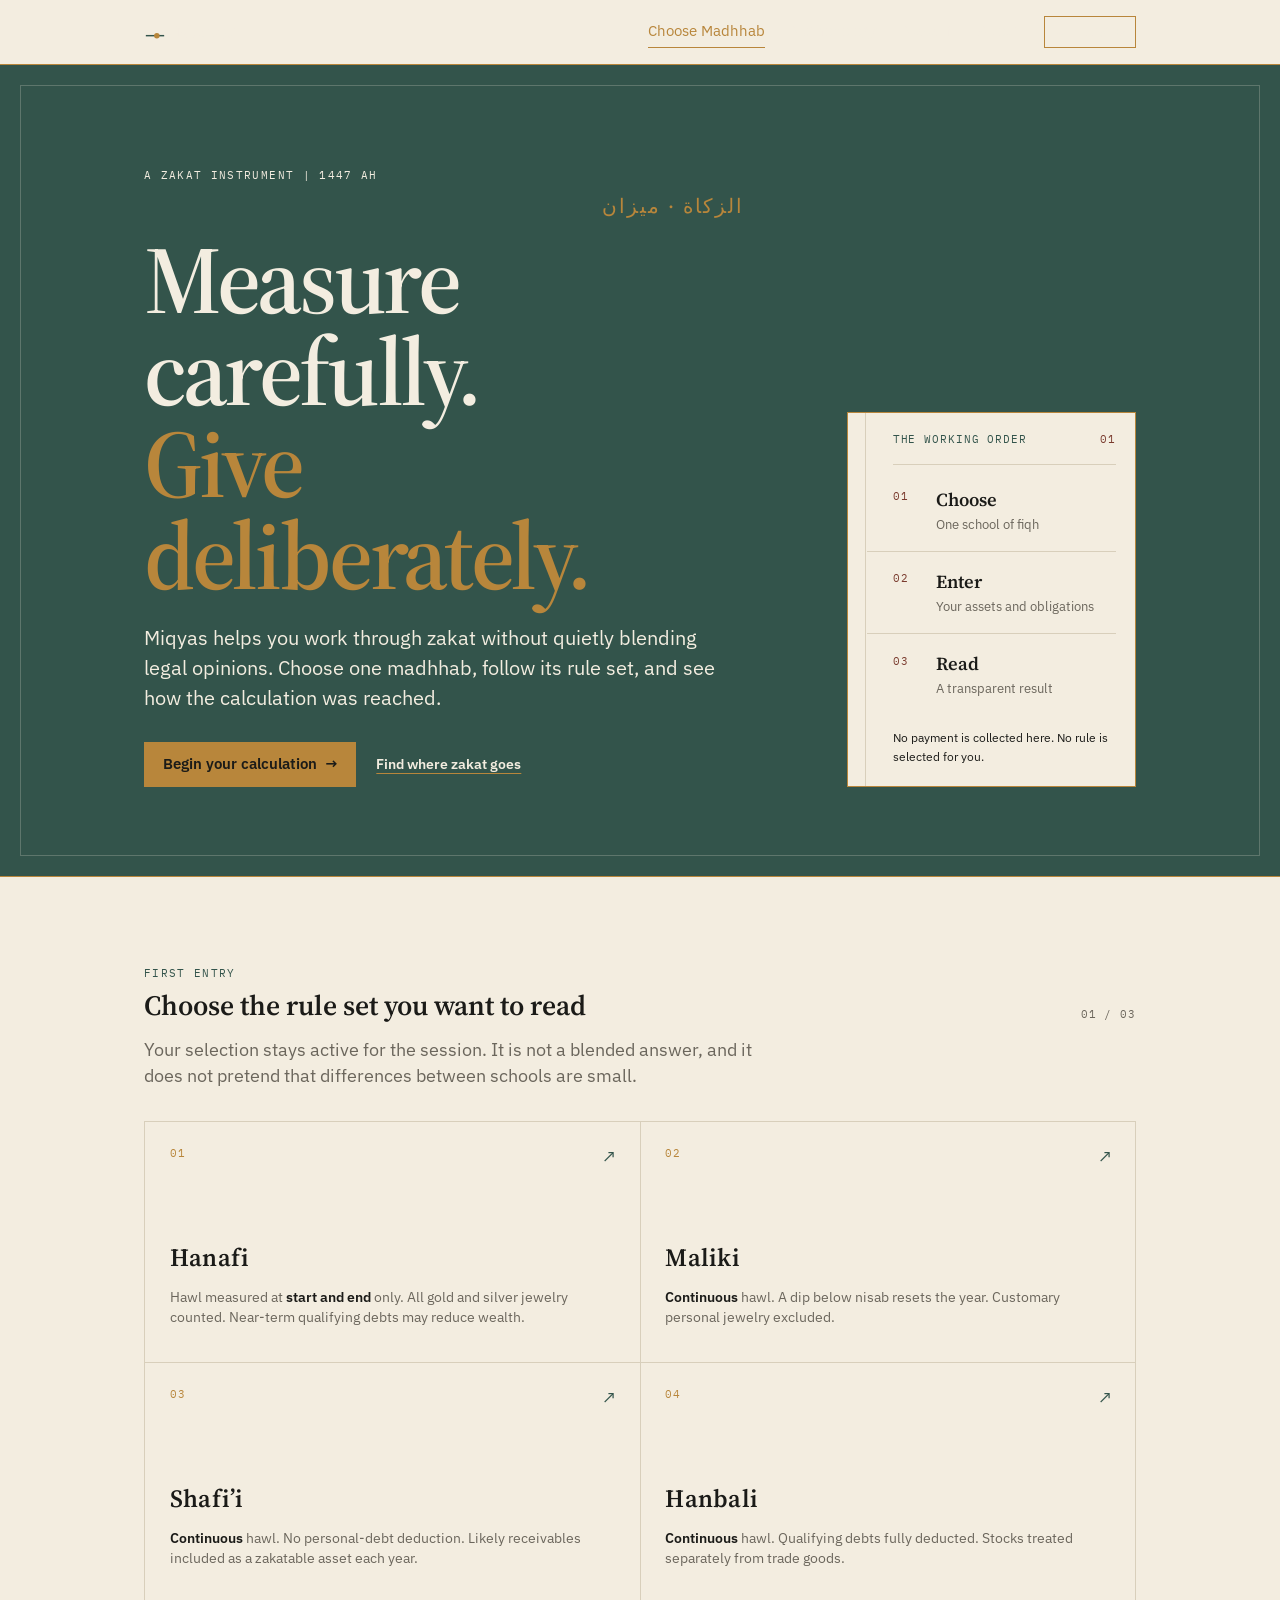
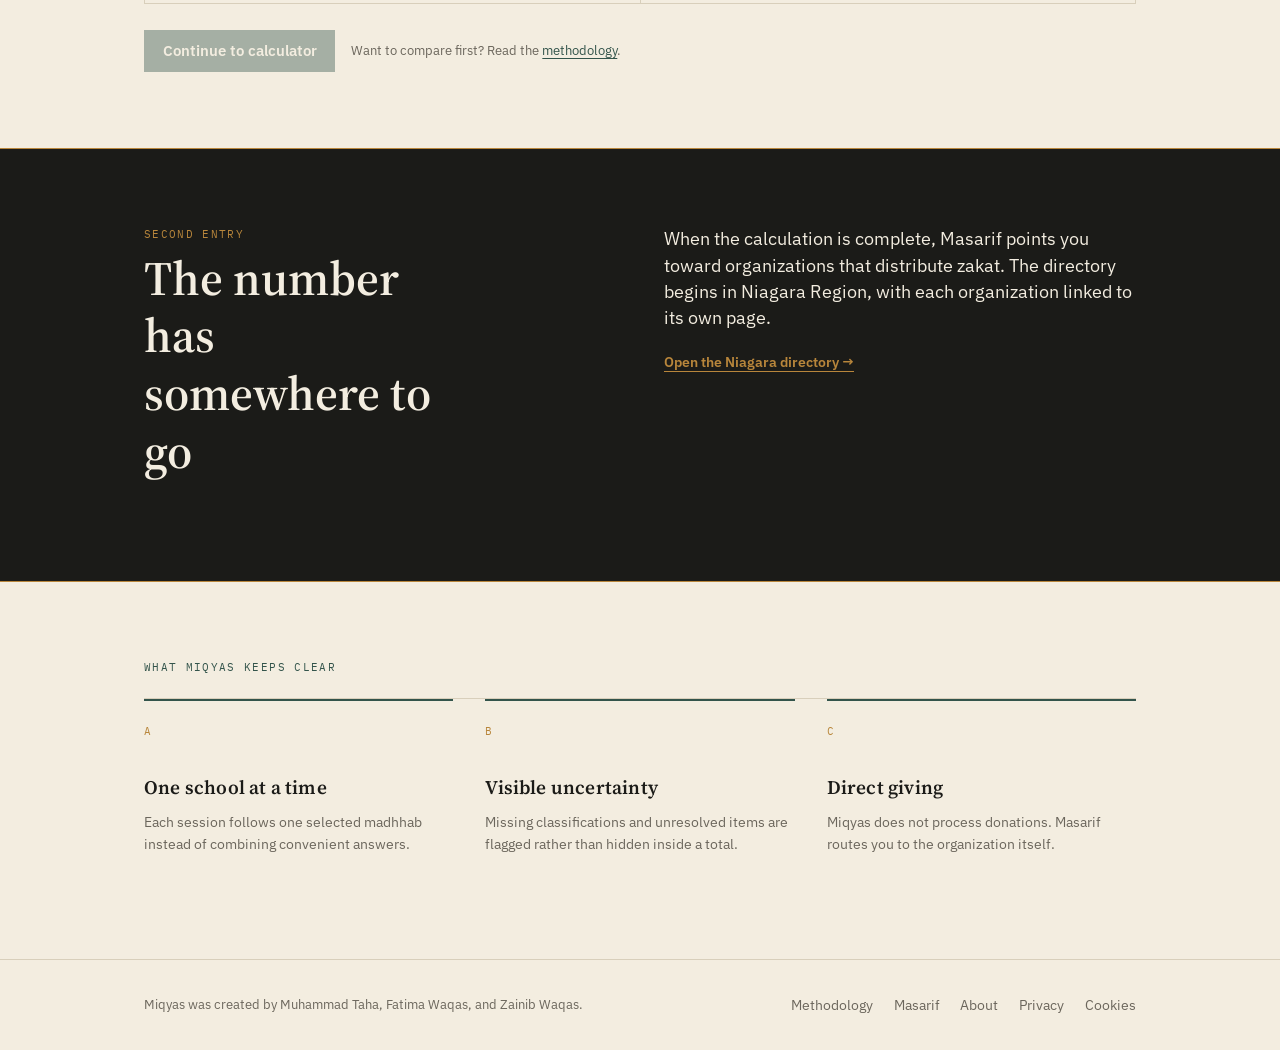
==== commit b853262c: "Improve city directory accessibility and eligibility guidance" ====
--- a/index.html
+++ b/index.html
@@ -22,15 +22,21 @@
       <a href="methodology.html"><span>Methodology</span></a>
       <a href="masarif.html"><span>Masarif</span></a>
       <a href="about.html"><span>About</span></a>
+      <div class="accessibility-control">
+        <button class="accessibility-toggle" id="accessibilityToggle" aria-expanded="false" aria-controls="accessibilityMenu">Accessibility</button>
+        <div class="accessibility-menu" id="accessibilityMenu" hidden>
+          <strong>Reading options</strong>
+          <button type="button" data-accessibility="larger">Larger text</button>
+          <button type="button" data-accessibility="contrast">Higher contrast</button>
+          <button type="button" data-accessibility="reset">Reset view</button>
+        </div>
+      </div>
     </nav>
   </div>
 </header>
 
 <main>
   <section class="home-hero">
-    <div class="hero-ornament hero-star" aria-hidden="true"><svg viewBox="0 0 180 180" fill="none"><path d="M90 8 111 69l61 21-61 21-21 61-21-61-61-21 61-21L90 8Z" stroke="currentColor" stroke-width="1"/><path d="M90 35 103 77l42 13-42 13-13 42-13-42-42-13 42-13 13-42Z" stroke="currentColor" stroke-width="1"/><circle cx="90" cy="90" r="5" stroke="currentColor"/></svg></div>
-    <div class="hero-lantern hero-lantern-left" aria-hidden="true"><svg viewBox="0 0 60 132" fill="none"><path d="M30 0v17M18 17h24M12 25h36l-6 14v50l6 14H12l6-14V39l-6-14Z" stroke="currentColor" stroke-width="1.2"/><path d="M18 39h24M18 89h24M23 48v32M30 48v32M37 48v32" stroke="currentColor" stroke-width=".8"/><path d="M21 103h18l-4 10H25l-4-10Z" stroke="currentColor" stroke-width="1.2"/></svg></div>
-    <div class="hero-lantern hero-lantern-right" aria-hidden="true"><svg viewBox="0 0 60 132" fill="none"><path d="M30 0v17M18 17h24M12 25h36l-6 14v50l6 14H12l6-14V39l-6-14Z" stroke="currentColor" stroke-width="1.2"/><path d="M18 39h24M18 89h24M23 48v32M30 48v32M37 48v32" stroke="currentColor" stroke-width=".8"/><path d="M21 103h18l-4 10H25l-4-10Z" stroke="currentColor" stroke-width="1.2"/></svg></div>
     <div class="wrap home-hero-grid">
       <div class="hero-copy">
         <span class="eyebrow">A zakat instrument | 1447 AH</span>
--- a/css/style.css
+++ b/css/style.css
@@ -341,12 +341,6 @@
 .home-page .hero-copy .btn.primary { background: var(--brass); border-color: var(--brass); color: var(--ink); }
 .home-page .hero-copy .btn.primary:hover { background: var(--parchment); border-color: var(--parchment); color: var(--ink); }
 .arabic-mark { color: var(--brass) !important; font-family: var(--serif); font-size: 1.25rem; letter-spacing: 0.1em; margin: 0 0 0.8rem; }
-.hero-ornament { position: absolute; color: var(--brass); opacity: 0.42; pointer-events: none; z-index: 0; }
-.hero-star { width: clamp(15rem, 35vw, 28rem); height: clamp(15rem, 35vw, 28rem); right: 20%; top: 8%; }
-.hero-star svg { width: 100%; height: 100%; }
-.hero-lantern { position: absolute; color: var(--brass); opacity: 0.75; pointer-events: none; z-index: 1; width: 3.6rem; }
-.hero-lantern-left { left: 3%; top: 1.5rem; }
-.hero-lantern-right { right: 4%; bottom: 0.8rem; transform: scale(0.78); opacity: 0.42; }
 .home-page .ledger-note { background: var(--parchment); border-color: var(--brass); color: var(--ink); }
 .home-page .ledger-note::before { border-color: var(--line); }
 .home-page .ledger-note-top, .home-page .ledger-steps, .home-page .ledger-footnote { color: var(--ink); }
@@ -358,7 +352,58 @@
 .home-page .home-principles { background: var(--parchment); }
 @media (max-width: 760px) {
   .home-page .home-hero::after { inset: 0.75rem; }
-  .hero-star { right: -5rem; top: 3rem; opacity: 0.3; }
-  .hero-lantern-left { left: auto; right: 1.8rem; top: 1rem; transform: scale(0.65); transform-origin: top right; }
-  .hero-lantern-right { display: none; }
-}
+}
+
+/* ---------- accessible navigation and reading modes ---------- */
+.site-header { background: var(--ink); border-bottom-color: var(--brass); }
+.site-header .brand, .site-header .nav a, .site-header .nav-toggle { color: var(--parchment); }
+.site-header .nav a:hover, .site-header .nav a.current { color: var(--brass); }
+.site-header .nav a.current { border-bottom-color: var(--brass); }
+.site-header .nav a .nav-icon { color: var(--parchment); }
+.site-header .nav a.current .nav-icon { color: var(--brass); }
+.site-header .nav-toggle { border-color: var(--parchment); }
+.site-header .nav-toggle:hover { border-color: var(--brass); color: var(--brass); }
+.accessibility-control { position: relative; }
+.accessibility-toggle { font: 600 0.78rem var(--sans); color: var(--parchment); background: transparent; border: 1px solid var(--brass); padding: 0.45rem 0.65rem; cursor: pointer; }
+.accessibility-toggle:hover, .accessibility-toggle:focus-visible { background: var(--brass); color: var(--ink); }
+.accessibility-menu { position: absolute; right: 0; top: calc(100% + 0.7rem); min-width: 12rem; padding: 0.75rem; background: var(--parchment); border: 1px solid var(--ink); box-shadow: 4px 4px 0 var(--brass); z-index: 30; }
+.accessibility-menu strong { display: block; font: 0.75rem var(--mono); color: var(--grey); text-transform: uppercase; letter-spacing: 0.05em; margin-bottom: 0.45rem; }
+.accessibility-menu button { display: block; width: 100%; border: 0; border-top: 1px solid var(--line); background: transparent; color: var(--ink); text-align: left; padding: 0.55rem 0.25rem; font: 0.82rem var(--sans); cursor: pointer; }
+.accessibility-menu button:hover { color: var(--verdigris); }
+body.accessibility-larger { font-size: 18px; }
+body.accessibility-larger h1 { font-size: clamp(2.4rem, 6vw, 4rem); }
+body.accessibility-contrast { --parchment: #fffdf7; --parchment-dim: #eee7d8; --ink: #11110f; --grey: #403d37; --line: #a59c8a; }
+@media (max-width: 720px) {
+  .site-header .nav { background: var(--ink); border-bottom-color: var(--brass); }
+  .accessibility-control { width: 100%; }
+  .accessibility-menu { position: static; margin-top: 0.5rem; box-shadow: none; }
+}
+
+/* ---------- city directory ---------- */
+.directory-toolbar { display:flex; justify-content:space-between; align-items:end; gap:1rem; flex-wrap:wrap; }
+.directory-toolbar h2 { margin-bottom:0; }
+.directory-toolbar select, #orgRegion { padding:0.65em 0.7em; border:1px solid var(--line); background:var(--parchment); color:var(--ink); font-family:var(--sans); font-size:0.95rem; }
+.directory-prompt { margin-top:1.4rem; border:1px dashed var(--line); padding:1rem; color:var(--grey); }
+.directory-list { margin-top:1.4rem; }
+.directory-list:empty { display:none; }
+.directory-list .info-card { min-height:15rem; }
+.listing-type { display:block; font:0.68rem var(--mono); letter-spacing:0.08em; text-transform:uppercase; color:var(--verdigris); margin-bottom:0.45rem; }
+.directory-list .tag { margin-bottom:0.7rem; }
+.directory-list .info-card p { margin-top:0.65rem; }
+.directory-note { margin-top:0.8rem; }
+.sr-only { position:absolute; width:1px; height:1px; padding:0; margin:-1px; overflow:hidden; clip:rect(0,0,0,0); white-space:nowrap; border:0; }
+
+/* ---------- work eligibility ---------- */
+.eligibility-panel { max-width:46rem; margin:1.7rem 0; padding:1.1rem 1.2rem; border:1px solid var(--line); background:var(--parchment-dim); }
+.eligibility-panel h3 { margin-bottom:0.35rem; }
+.eligibility-panel .field { margin-top:1rem; margin-bottom:0.8rem; }
+.eligibility-panel input, .eligibility-panel select { width:100%; padding:0.65em 0.7em; border:1px solid var(--line); background:var(--parchment); color:var(--ink); font-family:var(--sans); font-size:0.92rem; }
+.eligibility-result { margin-top:0.8rem; padding:0.9rem 1rem; border-left:3px solid var(--grey); background:var(--parchment); }
+.eligibility-result strong { display:block; font-family:var(--serif); font-size:1.05rem; }
+.eligibility-result p { margin:0.35rem 0; color:var(--grey); font-size:0.88rem; }
+.eligibility-result small { color:var(--grey); font-size:0.75rem; }
+.eligibility-result.halal { border-left-color:var(--verdigris); }
+.eligibility-result.mixed { border-left-color:var(--brass); }
+.eligibility-result.haram { border-left-color:var(--rust); }
+.eligibility-result.haram strong { color:var(--rust); }
+.eligibility-result.tentative { border-left-color:var(--grey); }
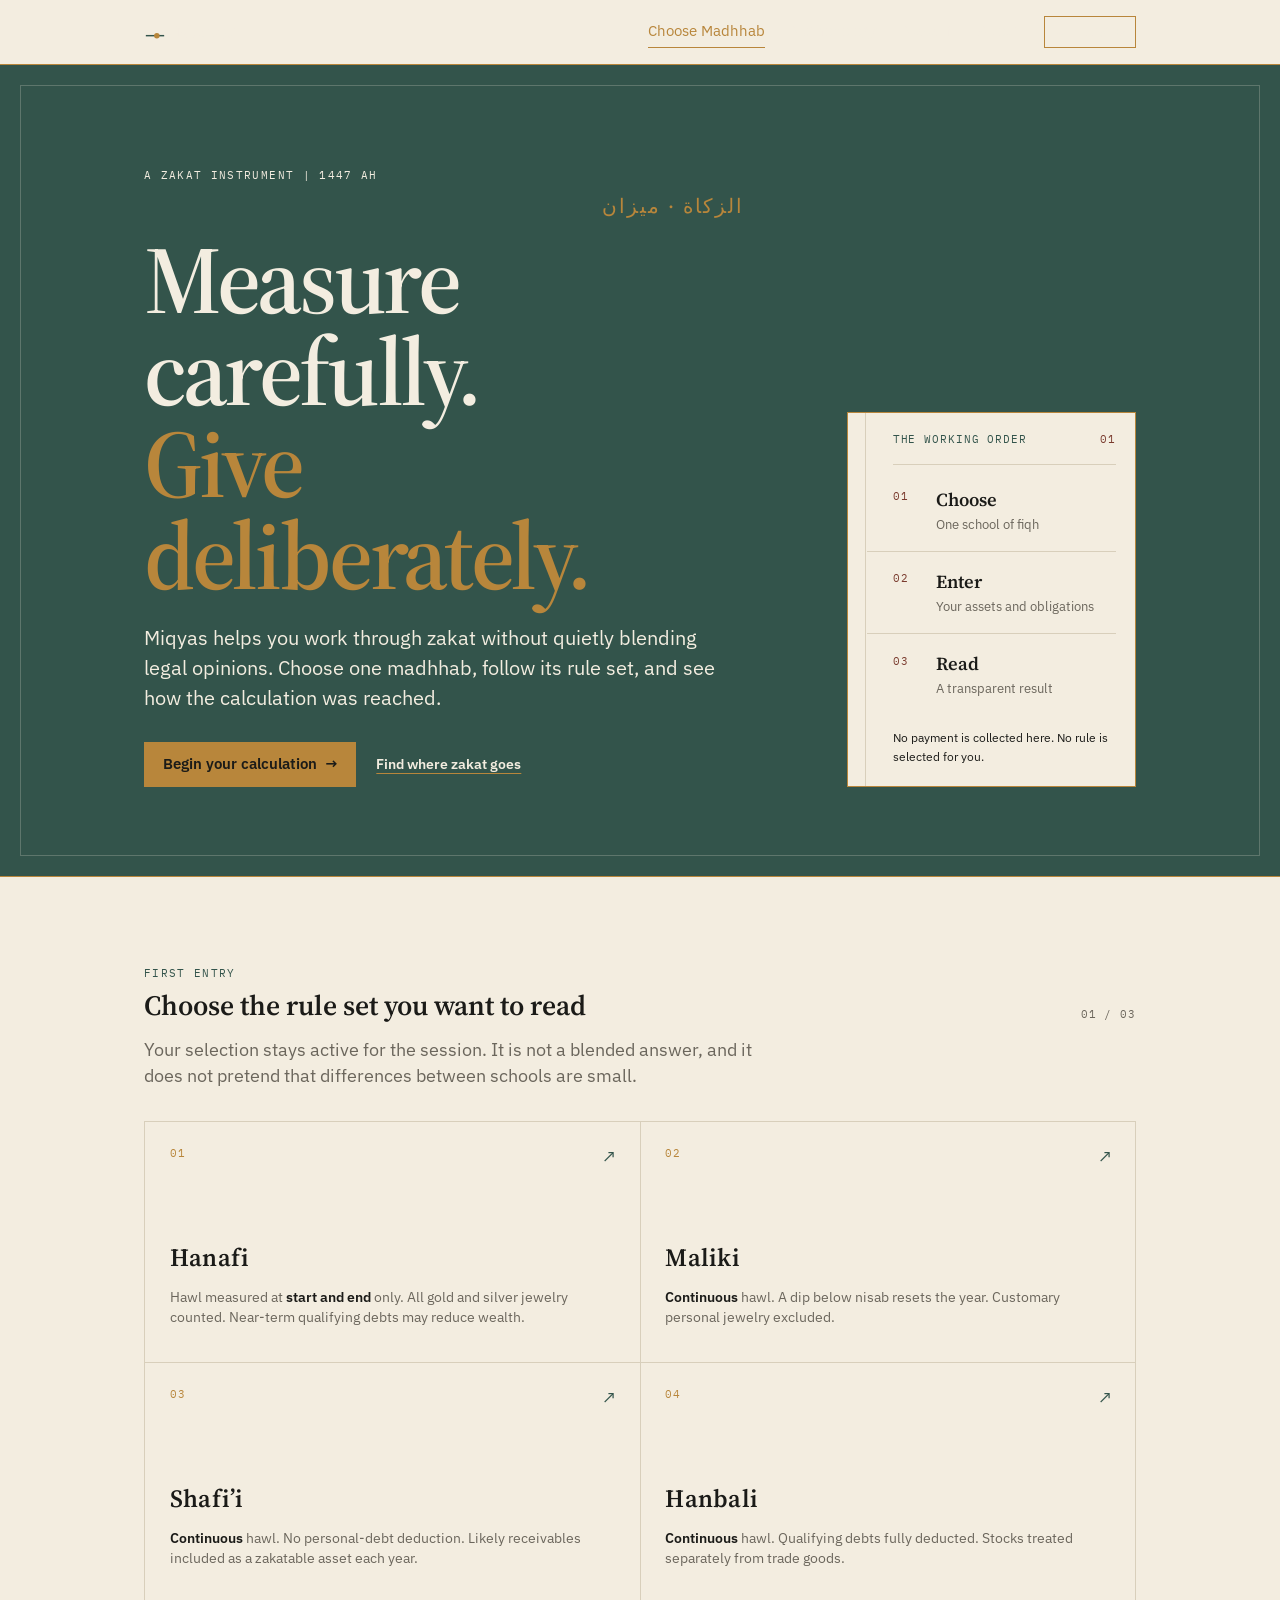
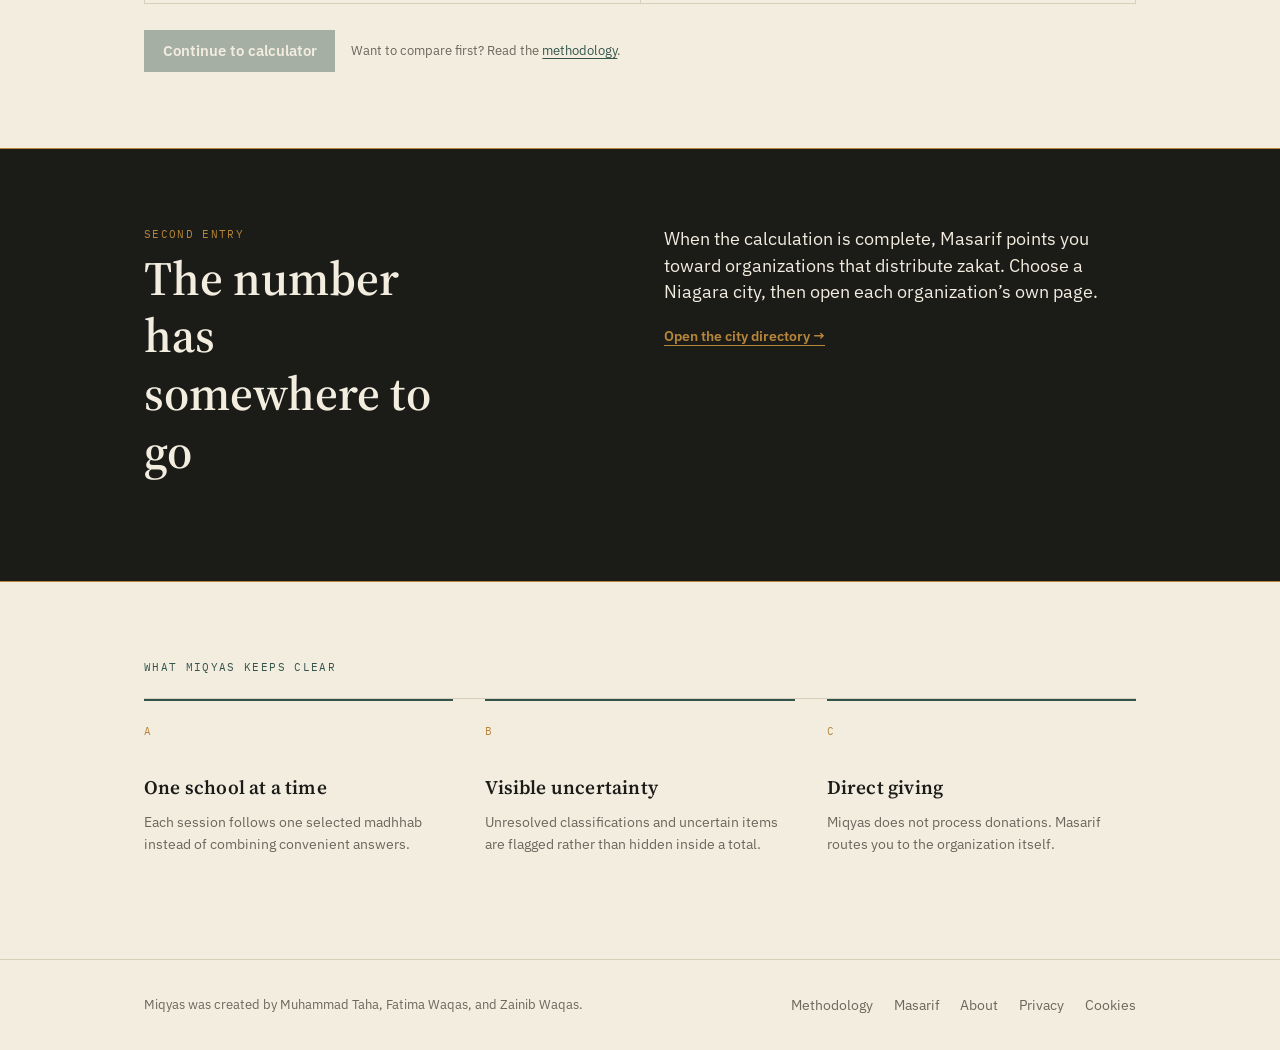
==== commit ff61d915: "Improve imported income classification" ====
--- a/index.html
+++ b/index.html
@@ -4,7 +4,7 @@
 <meta charset="utf-8">
 <meta name="viewport" content="width=device-width, initial-scale=1">
 <title>Miqyas | A zakat instrument</title>
-<meta name="description" content="A clear zakat calculator that keeps four madhhab rule sets separate and connects donors with verified Masarif listings in Niagara Region.">
+<meta name="description" content="A clear zakat calculator that keeps four madhhab rule sets separate and connects donors with verified Masarif listings across five Niagara cities.">
 <link rel="preconnect" href="https://fonts.googleapis.com">
 <link href="https://fonts.googleapis.com/css2?family=Source+Serif+4:wght@500;600;700&family=IBM+Plex+Sans:wght@400;500;600&family=IBM+Plex+Mono:wght@400;500&display=swap" rel="stylesheet">
 <link rel="stylesheet" href="css/style.css">
@@ -75,12 +75,12 @@
   <section class="home-bridge">
     <div class="wrap bridge-grid">
       <div><span class="eyebrow">Second entry</span><h2>The number has somewhere to go</h2></div>
-      <div><p class="lede">When the calculation is complete, Masarif points you toward organizations that distribute zakat. The directory begins in Niagara Region, with each organization linked to its own page.</p><a class="text-link" href="masarif.html">Open the Niagara directory <span aria-hidden="true">→</span></a></div>
+      <div><p class="lede">When the calculation is complete, Masarif points you toward organizations that distribute zakat. Choose a Niagara city, then open each organization’s own page.</p><a class="text-link" href="masarif.html">Open the city directory <span aria-hidden="true">→</span></a></div>
     </div>
   </section>
 
   <section class="home-principles">
-    <div class="wrap"><span class="eyebrow">What Miqyas keeps clear</span><div class="principle-grid"><div><span class="principle-no">A</span><h3>One school at a time</h3><p>Each session follows one selected madhhab instead of combining convenient answers.</p></div><div><span class="principle-no">B</span><h3>Visible uncertainty</h3><p>Missing classifications and unresolved items are flagged rather than hidden inside a total.</p></div><div><span class="principle-no">C</span><h3>Direct giving</h3><p>Miqyas does not process donations. Masarif routes you to the organization itself.</p></div></div></div>
+    <div class="wrap"><span class="eyebrow">What Miqyas keeps clear</span><div class="principle-grid"><div><span class="principle-no">A</span><h3>One school at a time</h3><p>Each session follows one selected madhhab instead of combining convenient answers.</p></div><div><span class="principle-no">B</span><h3>Visible uncertainty</h3><p>Unresolved classifications and uncertain items are flagged rather than hidden inside a total.</p></div><div><span class="principle-no">C</span><h3>Direct giving</h3><p>Miqyas does not process donations. Masarif routes you to the organization itself.</p></div></div></div>
   </section>
 </main>
 
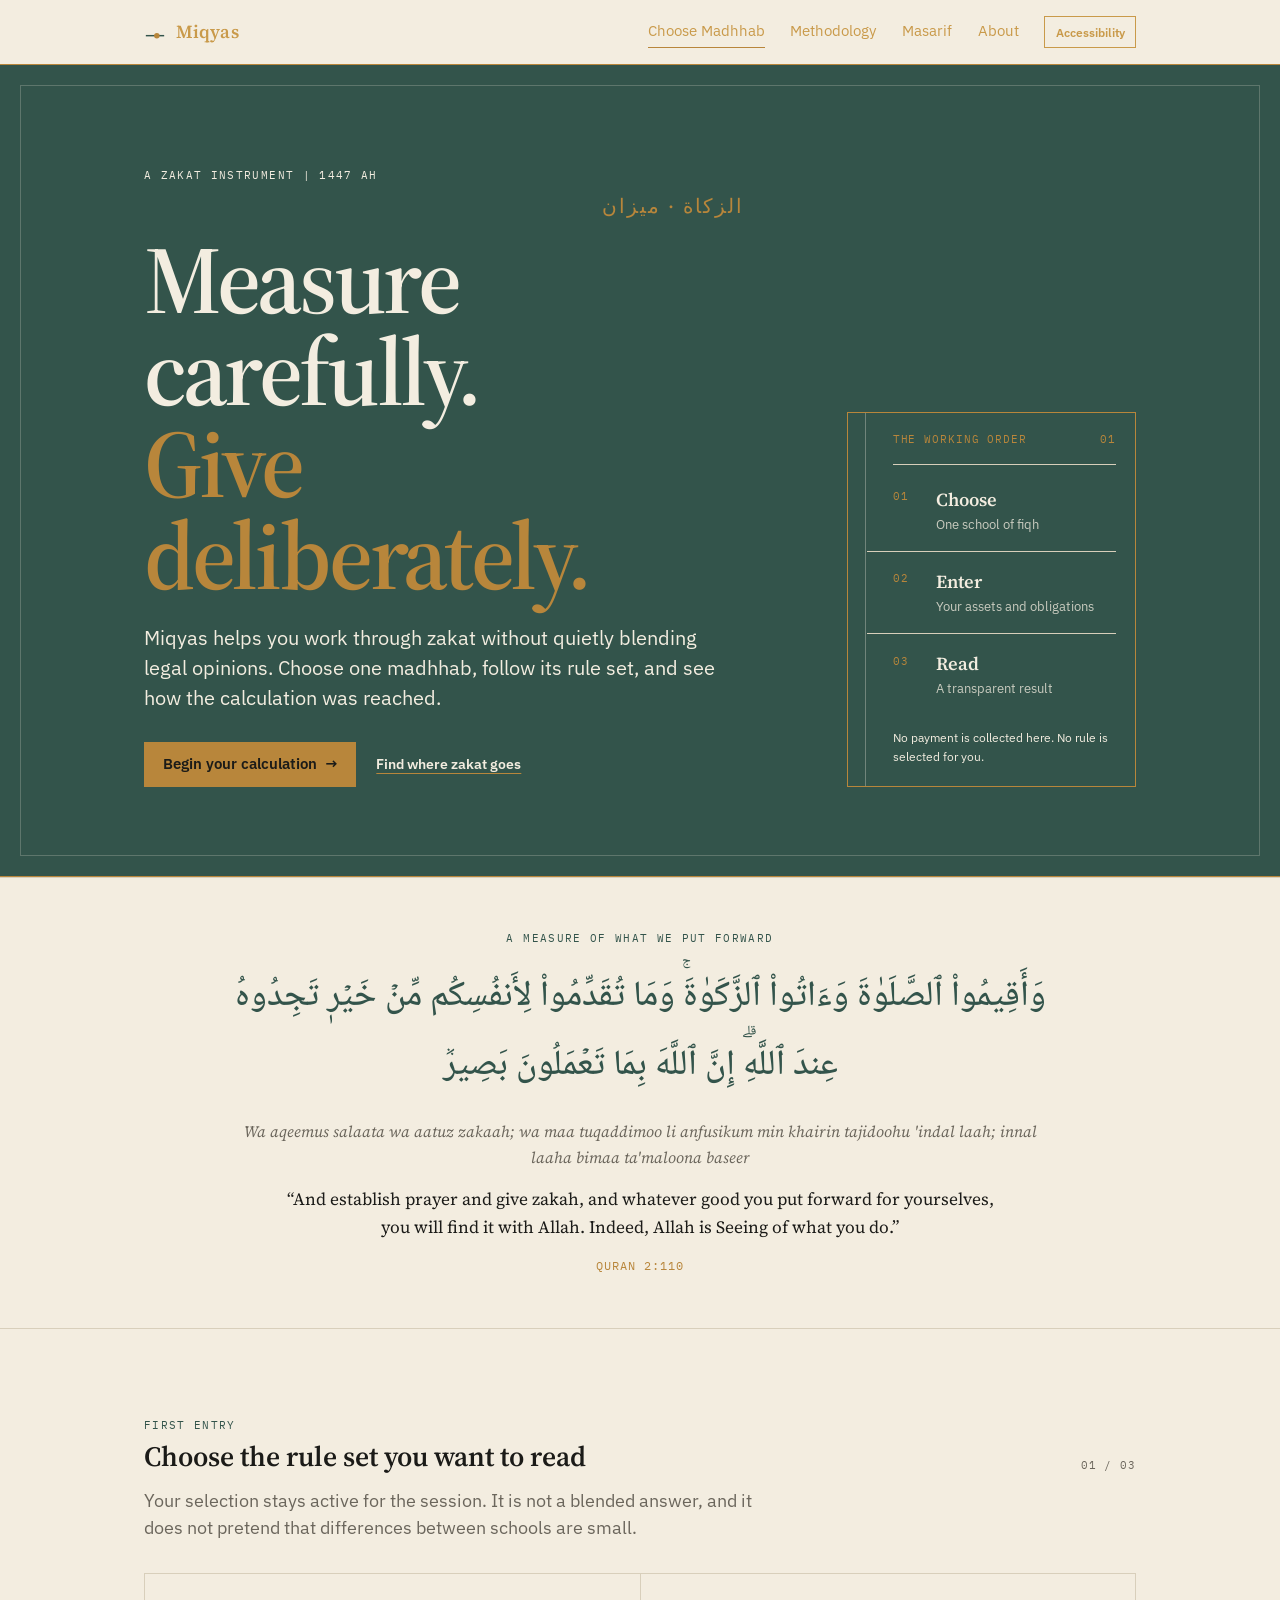
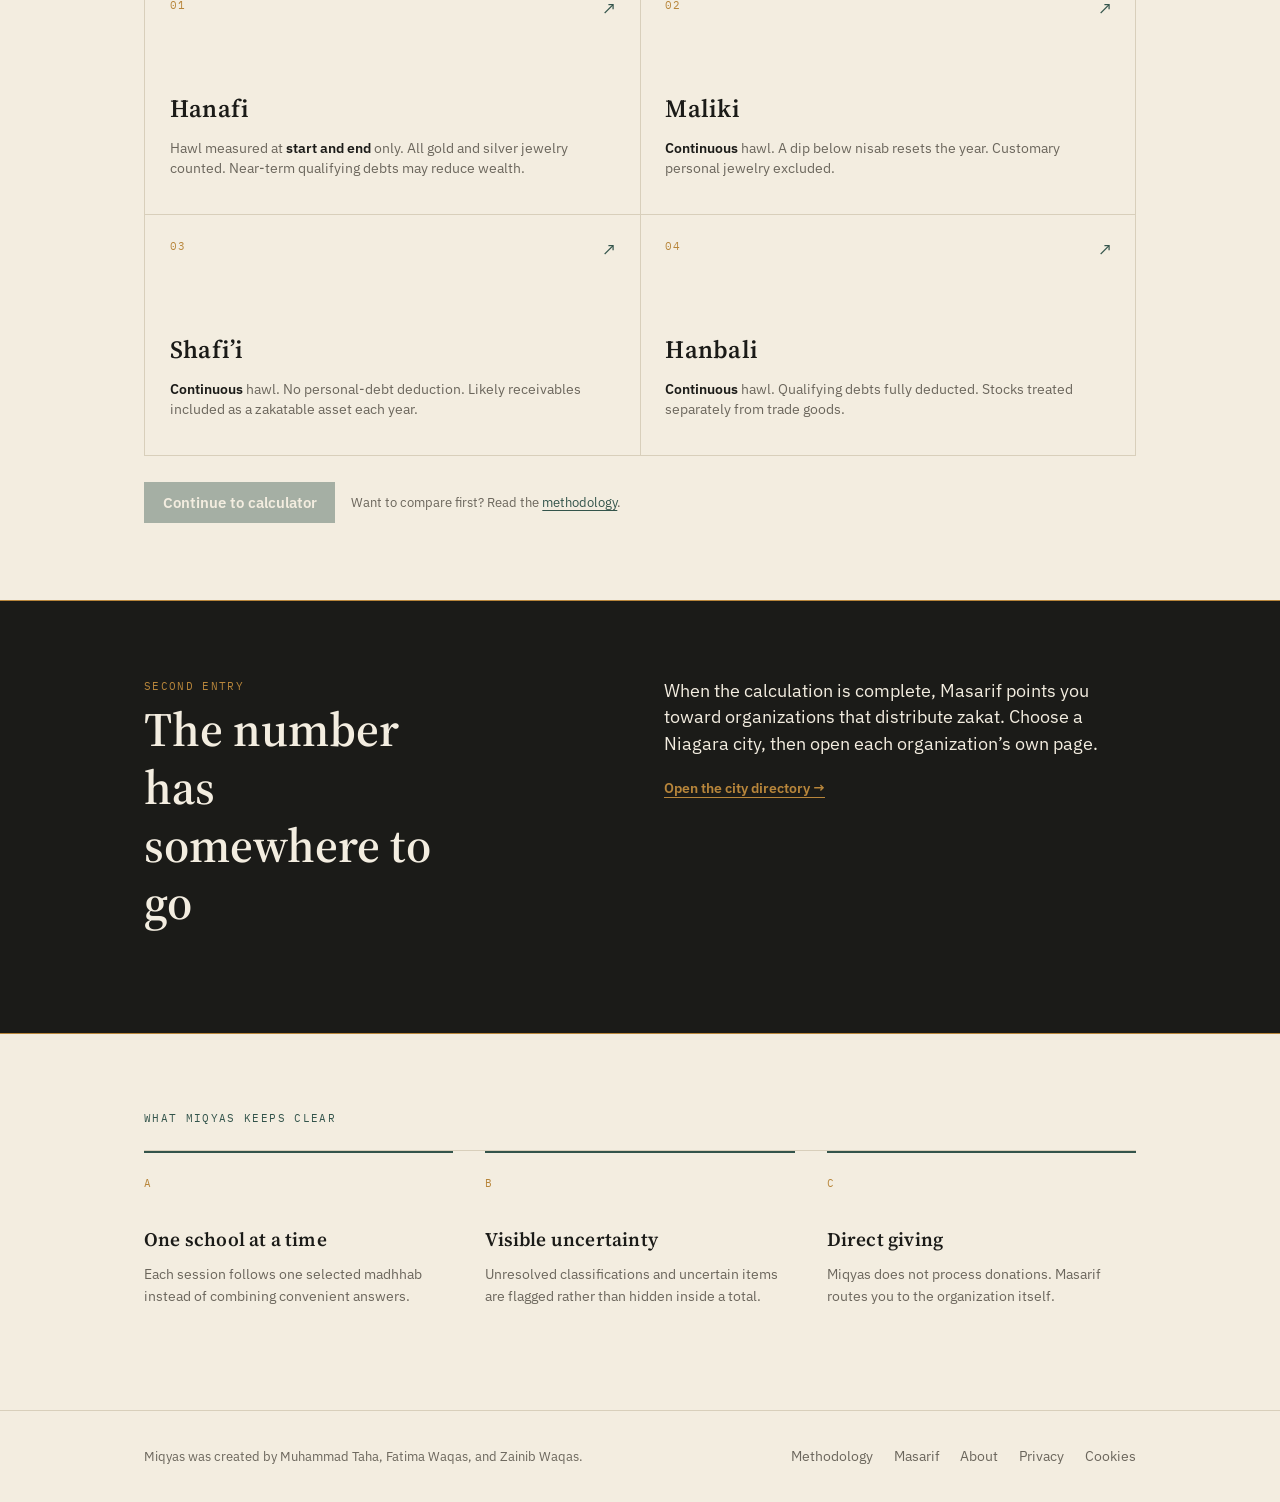
==== commit 251834ca: "Add Quran ayah and automatic expense classification" ====
--- a/index.html
+++ b/index.html
@@ -6,7 +6,7 @@
 <title>Miqyas | A zakat instrument</title>
 <meta name="description" content="A clear zakat calculator that keeps four madhhab rule sets separate and connects donors with verified Masarif listings across five Niagara cities.">
 <link rel="preconnect" href="https://fonts.googleapis.com">
-<link href="https://fonts.googleapis.com/css2?family=Source+Serif+4:wght@500;600;700&family=IBM+Plex+Sans:wght@400;500;600&family=IBM+Plex+Mono:wght@400;500&display=swap" rel="stylesheet">
+<link href="https://fonts.googleapis.com/css2?family=IBM+Plex+Mono:wght@400;500&family=IBM+Plex+Sans:wght@400;500;600&family=Noto+Naskh+Arabic:wght@400;500;600;700&family=Source+Serif+4:wght@500;600;700&display=swap" rel="stylesheet">
 <link rel="stylesheet" href="css/style.css">
 </head>
 <body class="home-page">
@@ -58,6 +58,17 @@
     </div>
   </section>
 
+  <section class="ayah-section" aria-labelledby="ayahHeading">
+    <div class="wrap ayah-wrap">
+      <span class="eyebrow">A measure of what we put forward</span>
+      <h2 id="ayahHeading" class="sr-only">Quran 2:110</h2>
+      <p class="ayah-arabic" lang="ar" dir="rtl">وَأَقِيمُواْ ٱلصَّلَوٰةَ وَءَاتُواْ ٱلزَّكَوٰةَۚ وَمَا تُقَدِّمُواْ لِأَنفُسِكُم مِّنۡ خَيۡرٖ تَجِدُوهُ عِندَ ٱللَّهِۗ إِنَّ ٱللَّهَ بِمَا تَعۡمَلُونَ بَصِيرٞ</p>
+      <p class="ayah-transliteration">Wa aqeemus salaata wa aatuz zakaah; wa maa tuqaddimoo li anfusikum min khairin tajidoohu 'indal laah; innal laaha bimaa ta'maloona baseer</p>
+      <p class="ayah-translation">“And establish prayer and give zakah, and whatever good you put forward for yourselves, you will find it with Allah. Indeed, Allah is Seeing of what you do.”</p>
+      <span class="ayah-reference">Quran 2:110</span>
+    </div>
+  </section>
+
   <section id="choose" class="choose-section">
     <div class="wrap">
       <div class="section-heading"><div><span class="eyebrow">First entry</span><h2>Choose the rule set you want to read</h2></div><span class="section-index">01 / 03</span></div>
--- a/css/style.css
+++ b/css/style.css
@@ -341,11 +341,13 @@
 .home-page .hero-copy .btn.primary { background: var(--brass); border-color: var(--brass); color: var(--ink); }
 .home-page .hero-copy .btn.primary:hover { background: var(--parchment); border-color: var(--parchment); color: var(--ink); }
 .arabic-mark { color: var(--brass) !important; font-family: var(--serif); font-size: 1.25rem; letter-spacing: 0.1em; margin: 0 0 0.8rem; }
-.home-page .ledger-note { background: var(--parchment); border-color: var(--brass); color: var(--ink); }
-.home-page .ledger-note::before { border-color: var(--line); }
-.home-page .ledger-note-top, .home-page .ledger-steps, .home-page .ledger-footnote { color: var(--ink); }
-.home-page .ledger-note .mono-label { color: var(--verdigris); }
-.home-page .ledger-note .ledger-mark, .home-page .ledger-note .step-number { color: var(--rust); }
+.home-page .ledger-note { background: var(--verdigris); border-color: var(--brass); color: var(--parchment); }
+.home-page .ledger-note::before { border-color: rgba(243,237,224,0.32); }
+.home-page .ledger-note-top, .home-page .ledger-steps, .home-page .ledger-footnote { color: var(--parchment); }
+.home-page .ledger-note .mono-label { color: var(--brass); }
+.home-page .ledger-note .ledger-mark, .home-page .ledger-note .step-number { color: var(--brass); }
+.home-page .ledger-note .ledger-rule { background: rgba(243,237,224,0.32); }
+.home-page .ledger-note small { color: rgba(243,237,224,0.78); }
 .home-page .home-bridge { background: var(--ink); border-color: var(--brass); }
 .home-page .home-bridge h2, .home-page .home-bridge p { color: var(--parchment); }
 .home-page .home-bridge .eyebrow, .home-page .home-bridge .text-link { color: var(--brass); }
@@ -356,7 +358,8 @@
 
 /* ---------- accessible navigation and reading modes ---------- */
 .site-header { background: var(--ink); border-bottom-color: var(--brass); }
-.site-header .brand, .site-header .nav a, .site-header .nav-toggle { color: var(--parchment); }
+.site-header .brand, .site-header .nav a, .site-header .nav-toggle { color: var(--brass); }
+.site-header .brand .word { color: var(--brass); }
 .site-header .nav a:hover, .site-header .nav a.current { color: var(--brass); }
 .site-header .nav a.current { border-bottom-color: var(--brass); }
 .site-header .nav a .nav-icon { color: var(--parchment); }
@@ -407,3 +410,18 @@
 .eligibility-result.haram { border-left-color:var(--rust); }
 .eligibility-result.haram strong { color:var(--rust); }
 .eligibility-result.tentative { border-left-color:var(--grey); }
+
+/* ---------- homepage ayah and navigation refinement ---------- */
+:root { --nav-gold: #C99A4A; }
+.site-header .brand, .site-header .brand .word, .site-header .nav a, .site-header .nav-toggle { color: var(--nav-gold); }
+.site-header .nav a:hover, .site-header .nav a.current, .site-header .accessibility-toggle { color: var(--nav-gold); }
+.site-header .accessibility-toggle { border-color: var(--nav-gold); }
+.site-header .nav-toggle { border-color: var(--nav-gold); }
+.ayah-section { background: var(--parchment); border-top: 1px solid var(--line); border-bottom: 1px solid var(--line); padding: 3.25rem 0; }
+.ayah-wrap { max-width: 58rem; text-align: center; }
+.ayah-wrap .eyebrow { color: var(--verdigris); }
+.ayah-arabic { max-width: 52rem; margin: 1rem auto 0; color: var(--verdigris); font-family: "Noto Naskh Arabic", serif; font-size: clamp(1.5rem, 2.8vw, 2.2rem); line-height: 1.95; font-weight: 500; }
+.ayah-transliteration { max-width: 50rem; margin: 1.15rem auto 0; color: var(--grey); font-family: var(--serif); font-style: italic; font-size: 0.98rem; line-height: 1.65; }
+.ayah-translation { max-width: 45rem; margin: 0.9rem auto 0; color: var(--ink); font-family: var(--serif); font-size: 1.08rem; line-height: 1.65; }
+.ayah-reference { display: inline-block; margin-top: 1rem; color: var(--brass); font: 0.72rem var(--mono); letter-spacing: 0.08em; text-transform: uppercase; }
+@media (max-width: 720px) { .ayah-section { padding: 2.4rem 0; } .ayah-arabic { font-size: 1.3rem; line-height: 1.95; } }
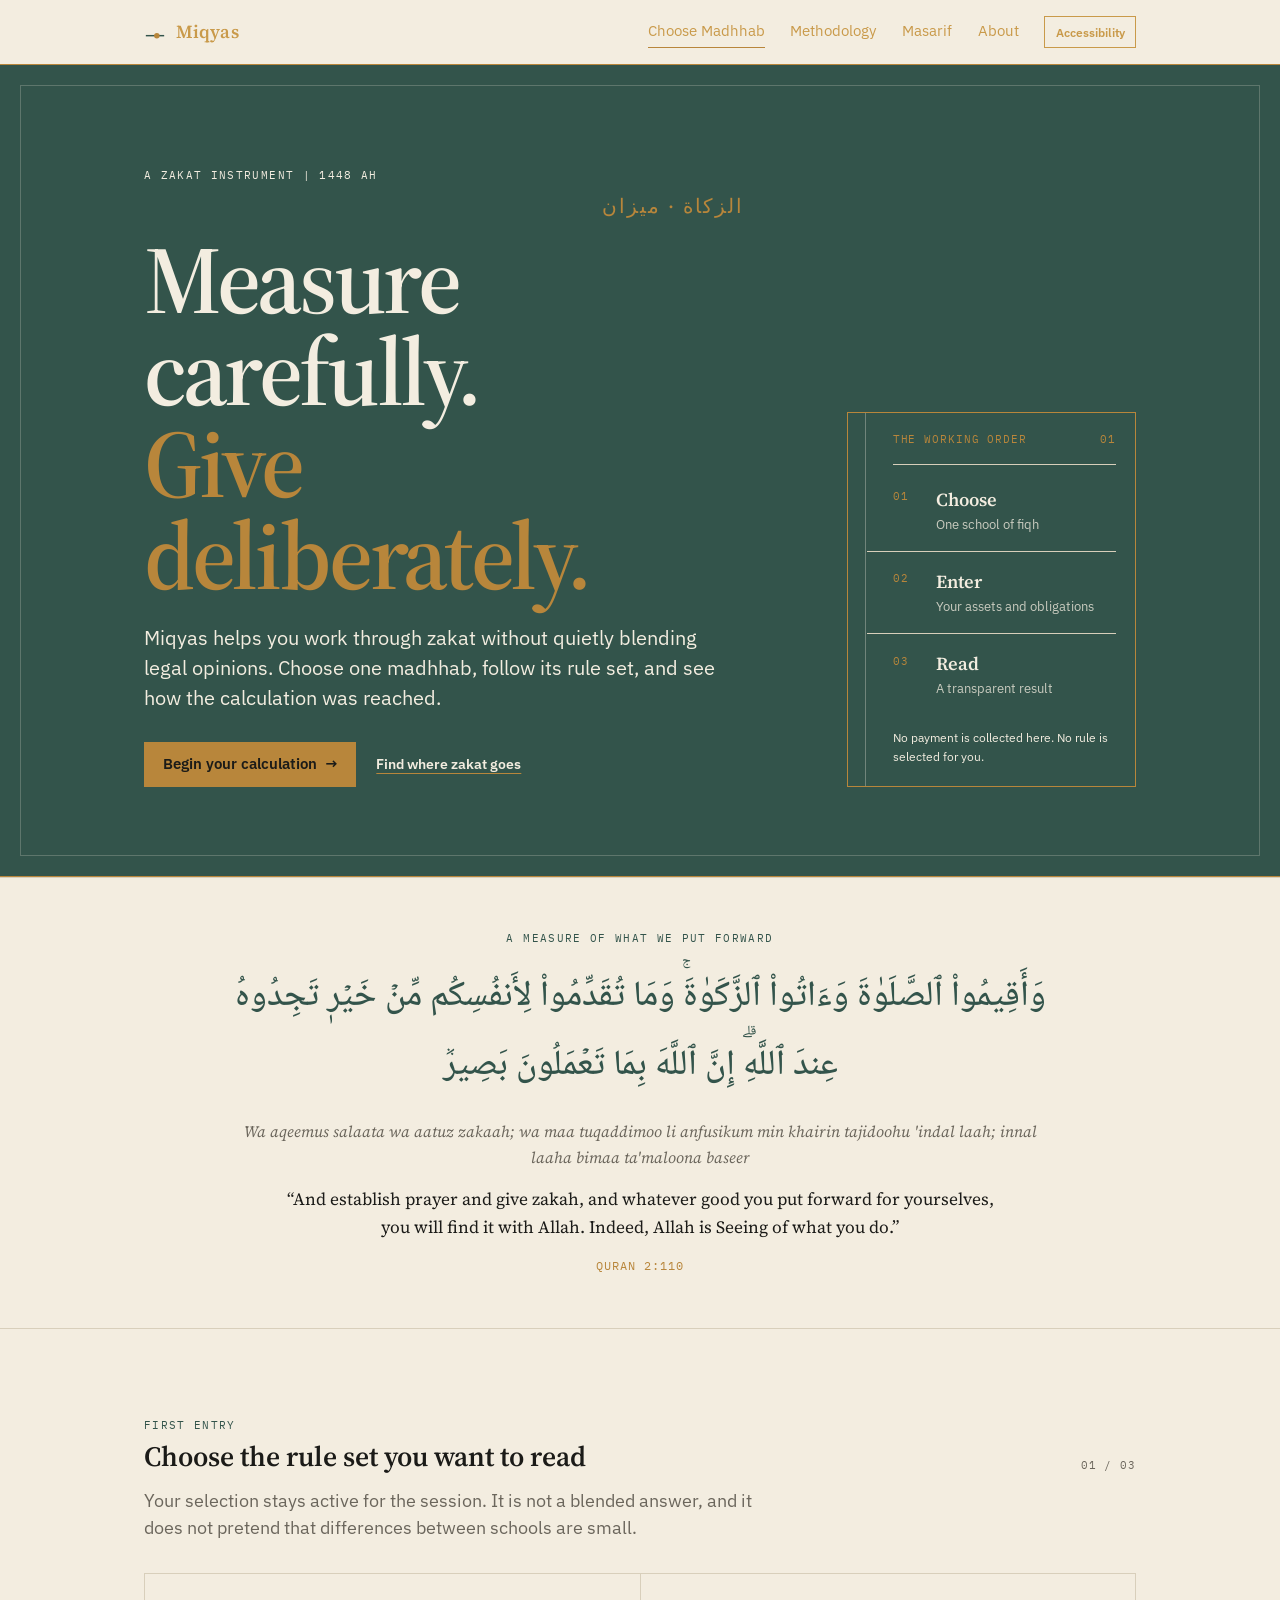
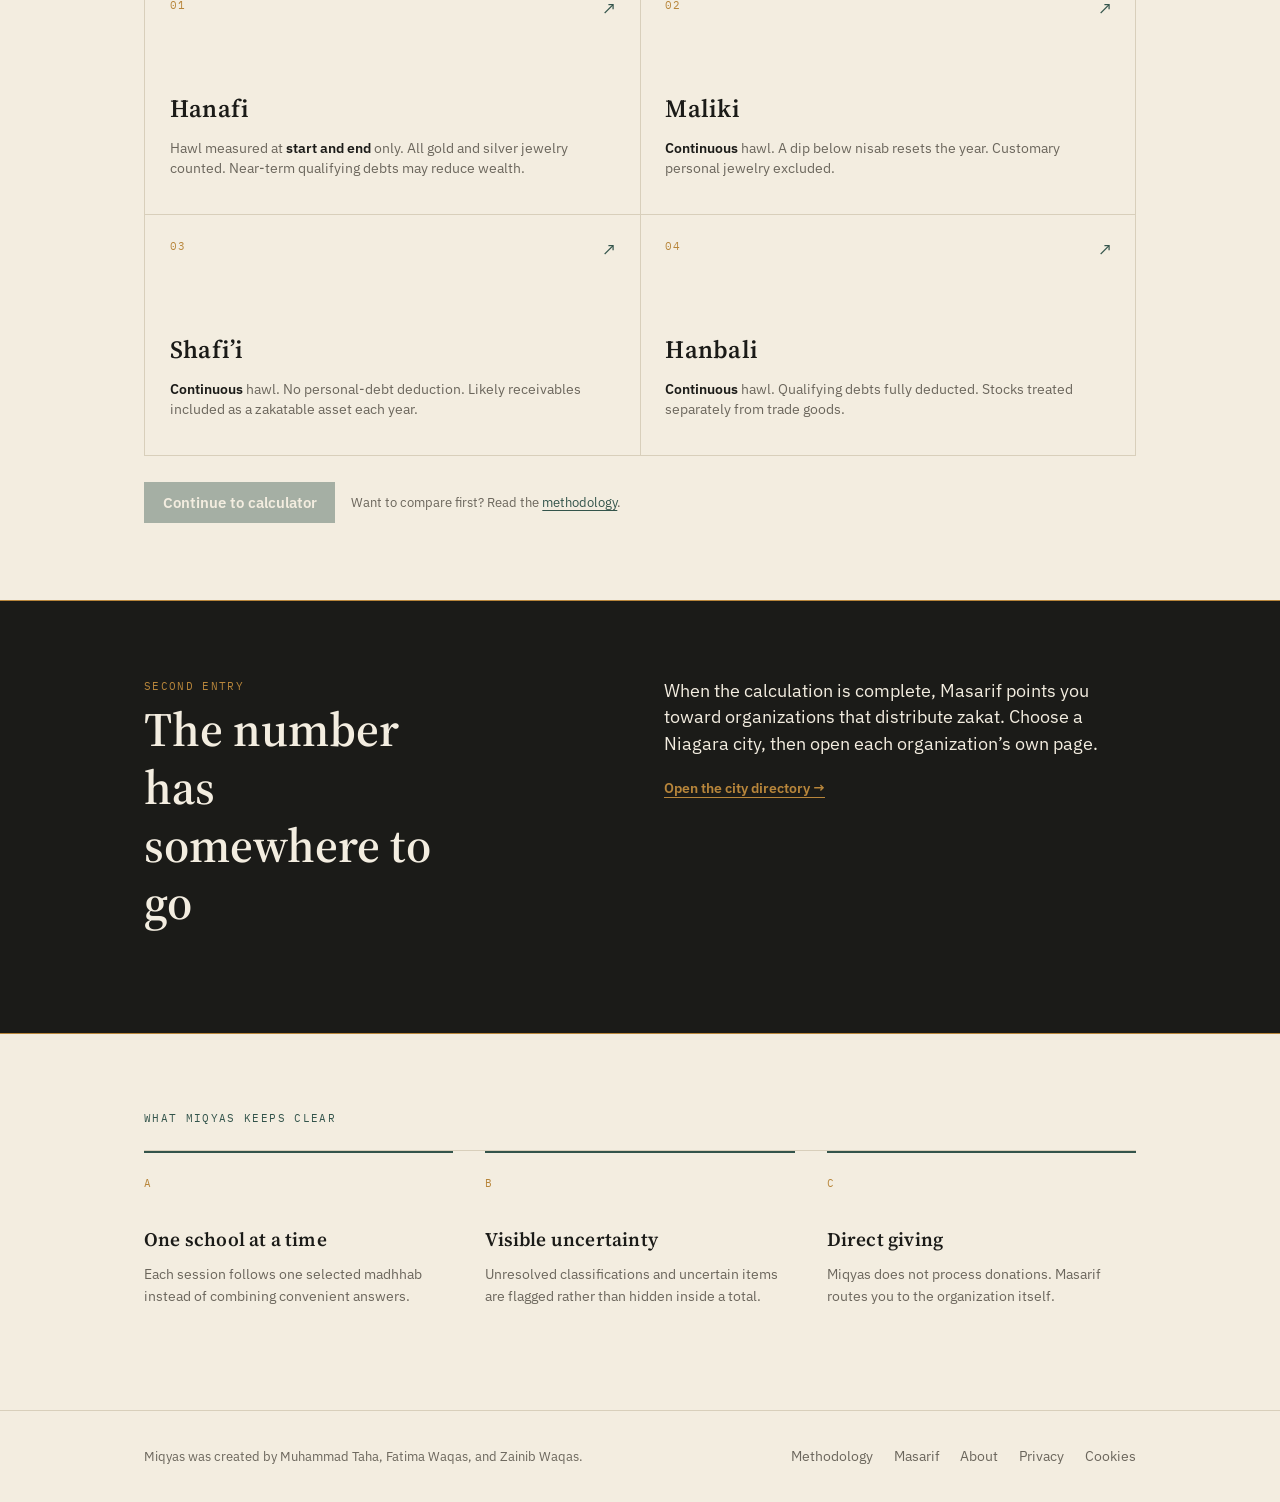
==== commit c7161d62: "Update index.html" ====
--- a/index.html
+++ b/index.html
@@ -39,7 +39,7 @@
   <section class="home-hero">
     <div class="wrap home-hero-grid">
       <div class="hero-copy">
-        <span class="eyebrow">A zakat instrument | 1447 AH</span>
+        <span class="eyebrow">A zakat instrument | 1448 AH </span>
         <p class="arabic-mark" lang="ar" dir="rtl">الزكاة · ميزان</p>
         <h1>Measure carefully.<br><em>Give deliberately.</em></h1>
         <p class="lede">Miqyas helps you work through zakat without quietly blending legal opinions. Choose one madhhab, follow its rule set, and see how the calculation was reached.</p>
